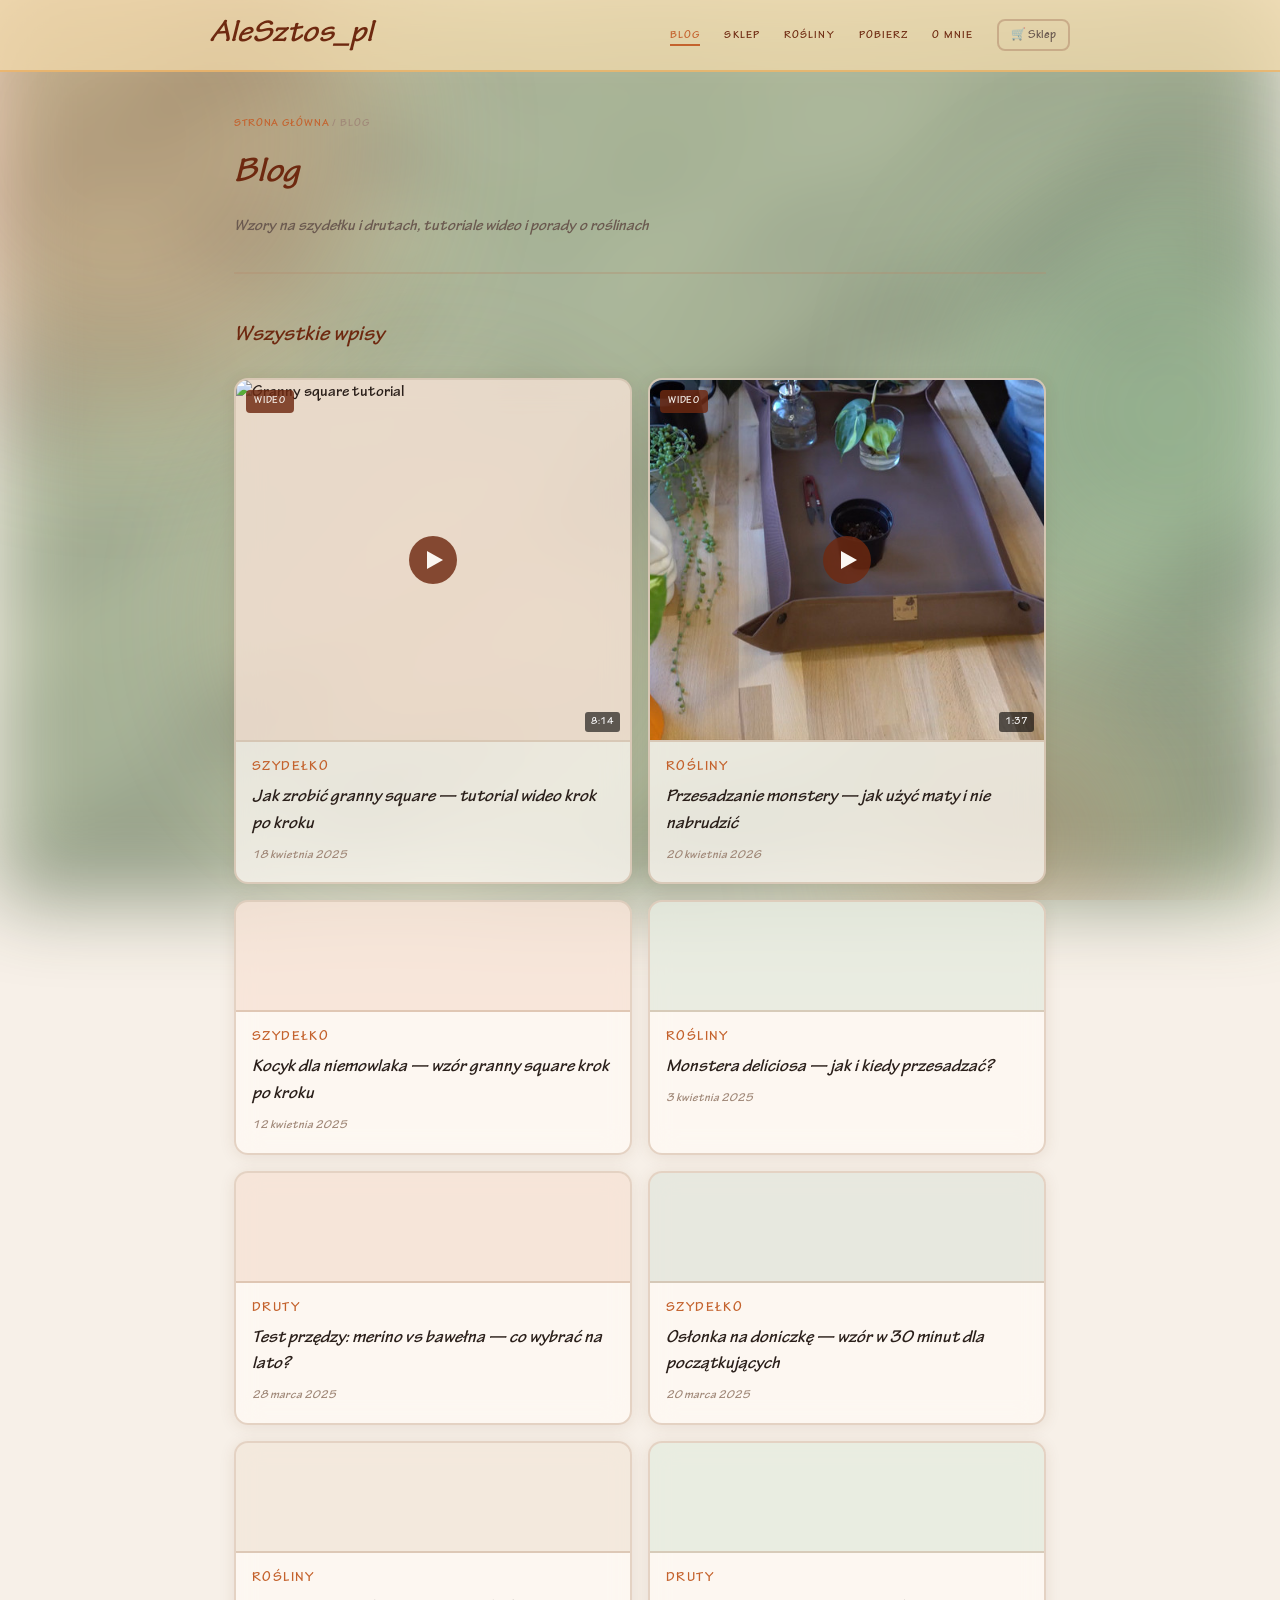
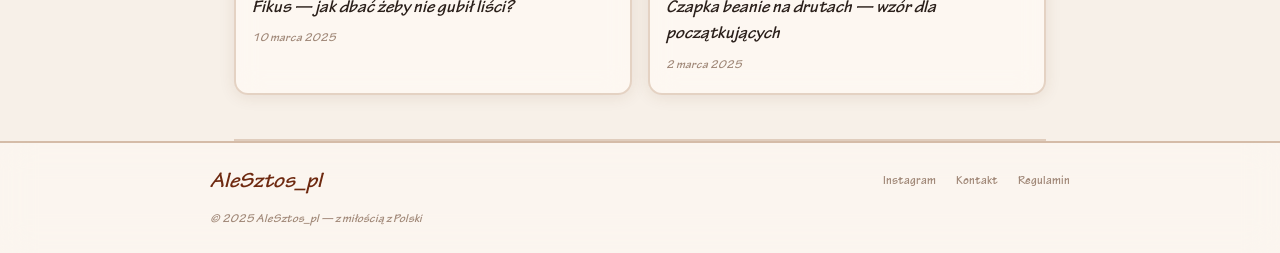
==== blog.html @ 09ebbaae "Add files via upload" ====
<!DOCTYPE html>
<html lang="pl">
<head>
<meta charset="UTF-8">
<meta name="viewport" content="width=device-width, initial-scale=1.0">
<title>Blog — AleSztos_pl</title>
<link rel="stylesheet" href="style.css">
<!--
╔══════════════════════════════════════════════════════════════════╗
║  BLOG — blog.html                                                ║
║                                                                  ║
║  TU DODAJESZ NOWE WPISY BLOGA.                                   ║
║  Nie ruszaj index.html — zajawki na stronie głównej              ║
║  aktualizuj ręcznie (skopiuj tytuł/datę/zdjęcie do index.html). ║
║                                                                  ║
║  JAK DODAĆ NOWY WPIS (artykuł):                                  ║
║  Skopiuj blok między ═══ SZABLON ARTYKUŁU ═══ i wklej           ║
║  NA POCZĄTKU siatki (przed pierwszym wpisem).                    ║
║                                                                  ║
║  JAK DODAĆ NOWY WPIS (wideo MP4):                                ║
║  Skopiuj blok między ═══ SZABLON WIDEO ═══ i wklej              ║
║  NA POCZĄTKU siatki.                                             ║
║                                                                  ║
║  SZABLONY SĄ NA DOLE TEGO PLIKU.                                 ║
╚══════════════════════════════════════════════════════════════════╝
-->
</head>
<body>

<div class="blob-wrap">
  <div class="blob blob-1"></div>
  <div class="blob blob-2"></div>
  <div class="blob blob-3"></div>
  <div class="blob blob-4"></div>
</div>

<nav>
  <div class="nav-inner">
    <a href="index.html" class="logo">AleSztos<em>_pl</em></a>
    <div class="nav-right">
      <ul class="nav-links">
        <li><a href="blog.html" class="active">Blog</a></li>
        <li><a href="sklep.html">Sklep</a></li>
        <li><a href="rosliny.html">Rośliny</a></li>
        <li><a href="index.html#pobierz">Pobierz</a></li>
        <li><a href="index.html#omnie">O mnie</a></li>
      </ul>
      <button class="cart-btn" onclick="window.location.href='sklep.html'">
        &#128722; Sklep
      </button>
    </div>
  </div>
</nav>

<div class="wrap">

  <div class="page-header">
    <div class="breadcrumb"><a href="index.html">Strona główna</a> / Blog</div>
    <h1>Blog</h1>
    <p>Wzory na szydełku i drutach, tutoriale wideo i porady o roślinach</p>
  </div>

  <section class="section">
    <div class="section-header">
      <h2 class="section-title">Wszystkie wpisy</h2>
    </div>

    <div class="blog-grid">

      <!-- ► NOWE WPISY WSTAWIAJ TUTAJ NA GÓRZE ◄ -->

      <!-- WPIS WIDEO 1 -->
      <div class="blog-entry glass-card" data-cat="Szydełko">
        <div class="blog-video">
          <div class="video-preview" onclick="playVideo(this)">
            <img src="images/video-granny-thumb.jpg" alt="Granny square tutorial" onerror="this.style.background='rgba(212,133,90,0.15)'">
            <div class="video-badge">WIDEO</div>
            <div class="play-btn"></div>
            <div class="video-duration">8:14</div>
          </div>
          <div class="video-player">
            <video controls preload="none" poster="images/video-granny-thumb.jpg">
              <source src="videos/tutorial-granny-square.mp4" type="video/mp4">
              Twoja przeglądarka nie obsługuje wideo.
            </video>
          </div>
        </div>
        <div class="blog-body">
          <div class="blog-cat">Szydełko</div>
          <div class="blog-title">Jak zrobić granny square — tutorial wideo krok po kroku</div>
          <div class="blog-date">18 kwietnia 2025</div>
        </div>
      </div>

      <!-- WPIS WIDEO 2 -->
      <div class="blog-entry glass-card" data-cat="Rośliny">
        <div class="blog-video">
          <div class="video-preview" onclick="playVideo(this)">
            <img src="images/video-przesadzanie-thumb.jpg" alt="Przesadzanie monstery" onerror="this.style.background='rgba(122,174,132,0.15)'">
            <div class="video-badge">WIDEO</div>
            <div class="play-btn"></div>
            <div class="video-duration">1:37</div>
          </div>
          <div class="video-player">
            <video controls preload="none" poster="images/video-przesadzanie-thumb.jpg">
              <source src="videos/Przesadzanie.mp4" type="video/mp4">
              Twoja przeglądarka nie obsługuje wideo.
            </video>
          </div>
        </div>
        <div class="blog-body">
          <div class="blog-cat">Rośliny</div>
          <div class="blog-title">Przesadzanie monstery — jak użyć maty i nie nabrudzić</div>
          <div class="blog-date">20 kwietnia 2026</div>
        </div>
      </div>

      <!-- WPIS ARTYKUŁ 1 -->
      <div class="blog-entry glass-card" data-cat="Szydełko">
        <div class="blog-thumb bt1">
          <img src="images/blog-kocyk-granny.jpg" alt="Kocyk granny square" onerror="this.style.display='none'">
        </div>
        <div class="blog-body">
          <div class="blog-cat">Szydełko</div>
          <div class="blog-title">Kocyk dla niemowlaka — wzór granny square krok po kroku</div>
          <div class="blog-date">12 kwietnia 2025</div>
        </div>
      </div>

      <!-- WPIS ARTYKUŁ 2 -->
      <div class="blog-entry glass-card" data-cat="Rośliny">
        <div class="blog-thumb bt2">
          <img src="images/blog-monstera.jpg" alt="Monstera deliciosa" onerror="this.style.display='none'">
        </div>
        <div class="blog-body">
          <div class="blog-cat">Rośliny</div>
          <div class="blog-title">Monstera deliciosa — jak i kiedy przesadzać?</div>
          <div class="blog-date">3 kwietnia 2025</div>
        </div>
      </div>

      <!-- WPIS ARTYKUŁ 3 -->
      <div class="blog-entry glass-card" data-cat="Druty">
        <div class="blog-thumb bt3">
          <img src="images/blog-przedza-merino.jpg" alt="Test przędzy merino" onerror="this.style.display='none'">
        </div>
        <div class="blog-body">
          <div class="blog-cat">Druty</div>
          <div class="blog-title">Test przędzy: merino vs bawełna — co wybrać na lato?</div>
          <div class="blog-date">28 marca 2025</div>
        </div>
      </div>

      <!-- WPIS ARTYKUŁ 4 -->
      <div class="blog-entry glass-card" data-cat="Szydełko">
        <div class="blog-thumb bt4">
          <img src="images/blog-oslonka.jpg" alt="Osłonka na doniczkę" onerror="this.style.display='none'">
        </div>
        <div class="blog-body">
          <div class="blog-cat">Szydełko</div>
          <div class="blog-title">Osłonka na doniczkę — wzór w 30 minut dla początkujących</div>
          <div class="blog-date">20 marca 2025</div>
        </div>
      </div>

      <!-- WPIS ARTYKUŁ 5 -->
      <div class="blog-entry glass-card" data-cat="Rośliny">
        <div class="blog-thumb bt5">
          <img src="images/blog-przyklad5.jpg" alt="Fikus" onerror="this.style.display='none'">
        </div>
        <div class="blog-body">
          <div class="blog-cat">Rośliny</div>
          <div class="blog-title">Fikus — jak dbać żeby nie gubił liści?</div>
          <div class="blog-date">10 marca 2025</div>
        </div>
      </div>

      <!-- WPIS ARTYKUŁ 6 -->
      <div class="blog-entry glass-card" data-cat="Druty">
        <div class="blog-thumb bt6">
          <img src="images/blog-przyklad6.jpg" alt="Czapka beanie" onerror="this.style.display='none'">
        </div>
        <div class="blog-body">
          <div class="blog-cat">Druty</div>
          <div class="blog-title">Czapka beanie na drutach — wzór dla początkujących</div>
          <div class="blog-date">2 marca 2025</div>
        </div>
      </div>

    </div>
  </section>

</div>

<footer>
  <div class="footer-inner">
    <div class="footer-logo">AleSztos_pl</div>
    <div class="footer-links">
      <a href="https://www.instagram.com/alesztos_pl/" target="_blank" rel="noopener">Instagram</a>
      <a href="mailto:twoj-email@gmail.com">Kontakt</a>
      <a href="regulamin.html">Regulamin</a>
    </div>
    <div class="footer-copy">© 2025 AleSztos_pl — z miłością z Polski</div>
  </div>
</footer>

<!--
╔══════════════════════════════════════════════════════════════════╗
║  ═══ SZABLON ARTYKUŁU ═══                                        ║
║  Skopiuj i wklej NA POCZĄTKU siatki blog-grid                    ║
╚══════════════════════════════════════════════════════════════════╝

<div class="blog-entry glass-card" data-cat="Szydełko">
  <div class="blog-thumb bt1">
    <img src="images/TWOJE-ZDJECIE.jpg" alt="opis" onerror="this.style.display='none'">
  </div>
  <div class="blog-body">
    <div class="blog-cat">Szydełko</div>
    <div class="blog-title">Tytuł wpisu</div>
    <div class="blog-date">1 stycznia 2026</div>
  </div>
</div>

Klasy kolorów miniatur: bt1 (pomarańcz), bt2 (zieleń),
bt3 (terakota), bt4 (ciemna zieleń), bt5 (brąz), bt6 (mięta)
Kategorie: Szydełko / Druty / Rośliny

╔══════════════════════════════════════════════════════════════════╗
║  ═══ SZABLON WIDEO ═══                                           ║
║  Skopiuj i wklej NA POCZĄTKU siatki blog-grid                    ║
╚══════════════════════════════════════════════════════════════════╝

<div class="blog-entry glass-card" data-cat="Szydełko">
  <div class="blog-video">
    <div class="video-preview" onclick="playVideo(this)">
      <img src="images/MINIATURA.jpg" alt="opis" onerror="this.style.background='rgba(212,133,90,0.15)'">
      <div class="video-badge">WIDEO</div>
      <div class="play-btn"></div>
      <div class="video-duration">5:32</div>
    </div>
    <div class="video-player">
      <video controls preload="none" poster="images/MINIATURA.jpg">
        <source src="videos/TWOJ-FILM.mp4" type="video/mp4">
        Twoja przeglądarka nie obsługuje wideo.
      </video>
    </div>
  </div>
  <div class="blog-body">
    <div class="blog-cat">Szydełko</div>
    <div class="blog-title">Tytuł filmu</div>
    <div class="blog-date">1 stycznia 2026</div>
  </div>
</div>
-->

<script>
function playVideo(previewEl) {
  var card = previewEl.closest('.blog-video');
  var player = card.querySelector('.video-player');
  var video = player.querySelector('video');
  previewEl.style.display = 'none';
  player.classList.add('active');
  video.play();
}
</script>
</body>
</html>
---- style.css ----
/* ================================================================
   === CZCIONKI — ZMIEŃ TUTAJ ===
   ================================================================ */
@font-face {
  font-family: 'CzcionkaNaglowkow';
  src: url('fonts/TektonPro-Bold.otf') format('opentype');
  font-weight: 400; font-style: normal;
}
@font-face {
  font-family: 'CzcionkaNaglowkow';
  src: url('fonts/TektonPro-Bold.otf') format('opentype');
  font-weight: 700; font-style: normal;
}
@font-face {
  font-family: 'CzcionkaTresci';
  src: url('fonts/TektonPro-Bold.otf') format('opentype');
  font-weight: 300; font-style: normal;
}
@font-face {
  font-family: 'CzcionkaTresci';
  src: url('fonts/TektonPro-Bold.otf') format('opentype');
  font-weight: 400; font-style: normal;
}
@font-face {
  font-family: 'CzcionkaTresci';
  src: url('fonts/TektonPro-Bold.otf') format('opentype');
  font-weight: 700; font-style: normal;
}

/* ================================================================
   === ZMIENNE CZCIONEK I KOLORÓW ===
   ================================================================ */
:root {
  --font-headings: 'CzcionkaNaglowkow', Georgia, serif;
  --font-body:     'CzcionkaTresci', Arial, sans-serif;
  --bg:       #F7F0E8;
  --bg2:      #F0E6D8;
  --bg3:      #E8D9C8;
  --terra:    #C4622D;
  --terra-dk: #6E2910;
  --green:    #4A7C59;
  --green-lt: #C8E0CC;
  --green-dk: #1E4030;
  --text:     #2A1F1A;
  --text2:    #6B5A50;
  --text3:    #A08878;
  --border:   rgba(180,140,110,0.35);
  --border2:  rgba(180,140,110,0.55);
  --glass:    rgba(255,250,244,0.55);
  --glass2:   rgba(255,250,244,0.75);
  --cream:    #FBF7F2;
  --shadow:   rgba(100,60,30,0.10);
}

*, *::before, *::after { box-sizing: border-box; margin: 0; padding: 0; }
html { scroll-behavior: smooth; }

body {
  font-family: var(--font-body);
  background: var(--bg);
  color: var(--text);
  font-weight: 300;
  line-height: 1.65;
  min-height: 100vh;
}

body::before {
  content: '';
  position: fixed; inset: 0;
  background-image: url('images/woelna-bg.jpg');
  background-size: cover;
  background-position: center;
  background-attachment: fixed;
  filter: blur(40px) brightness(0.7);
  pointer-events: none;
  z-index: 0;
  opacity: 0.5;
}

.blob-wrap { position: fixed; inset: 0; pointer-events: none; z-index: 0; overflow: hidden; }
.blob { position: absolute; border-radius: 50%; filter: blur(80px); opacity: 0.35; }
.blob-1 { width: 520px; height: 520px; background: #D4855A; top: -120px; left: -140px; }
.blob-2 { width: 420px; height: 420px; background: #7AAE84; top: 200px; right: -100px; }
.blob-3 { width: 360px; height: 360px; background: #E8C8A0; bottom: 100px; left: 20%; }
.blob-4 { width: 280px; height: 280px; background: #C4956A; bottom: -80px; right: 10%; }

.wrap { position: relative; z-index: 1; max-width: 860px; margin: 0 auto; padding: 0 24px; }

/* NAV */
nav {
  position: sticky; top: 0; z-index: 200;
  background: rgba(242,218,171,0.75);
  backdrop-filter: blur(20px); -webkit-backdrop-filter: blur(20px);
  border-bottom: 2px solid rgba(235,131,12,0.35);
  padding: 0 32px;
}
.nav-inner {
  max-width: 860px; margin: 0 auto; height: 70px;
  display: flex; align-items: center; justify-content: space-between;
}
.logo {
  font-family: var(--font-headings);
  font-size: 32px; font-weight: 700; font-style: italic;
  color: var(--terra-dk); text-decoration: none;
}
.logo em { color: var(--terra-dk); font-style: italic; }
.nav-right { display: flex; align-items: center; gap: 24px; }
.nav-links { display: flex; gap: 24px; list-style: none; }
.nav-links a {
  font-size: 11px; color: var(--terra-dk); text-decoration: none;
  font-weight: 400; letter-spacing: 0.1em; text-transform: uppercase;
  transition: color 0.2s;
}
.nav-links a:hover { color: var(--terra); }
.nav-links a.active { color: var(--terra); border-bottom: 2px solid var(--terra); padding-bottom: 2px; }

/* KOSZYK */
.cart-btn {
  background: none; border: 2px solid var(--border2);
  border-radius: 8px; padding: 6px 12px; cursor: pointer;
  display: flex; align-items: center; gap: 6px;
  font-family: var(--font-body); font-size: 12px;
  color: var(--text2); transition: border-color 0.2s, color 0.2s;
}
.cart-btn:hover { border-color: var(--terra); color: var(--terra); }
.cart-count {
  background: var(--terra); color: var(--cream);
  border-radius: 50%; width: 18px; height: 18px;
  font-size: 10px; font-weight: 700;
  display: none; align-items: center; justify-content: center;
}
.cart-count.visible { display: flex; }

.cart-panel {
  display: none;
  background: var(--glass2);
  backdrop-filter: blur(20px); -webkit-backdrop-filter: blur(20px);
  border: 2px solid var(--border2); border-radius: 16px;
  padding: 24px 28px; margin: 0 auto 24px;
  max-width: 860px; position: relative; z-index: 10;
}
.cart-panel.open { display: block; }
.cart-panel h2 {
  font-family: var(--font-headings); font-size: 20px; font-style: italic;
  color: var(--terra-dk); margin-bottom: 16px;
}
.cart-item {
  display: flex; align-items: center; justify-content: space-between;
  padding: 10px 0; border-bottom: 1px solid var(--border);
  font-family: var(--font-headings); font-size: 14px; font-style: italic;
}
.cart-item-name { color: var(--text); flex: 1; }
.cart-item-price { color: var(--terra-dk); font-weight: 700; margin: 0 16px; }
.cart-item-remove {
  background: none; border: none; cursor: pointer;
  color: var(--text3); font-size: 16px; padding: 0 4px; transition: color 0.2s;
}
.cart-item-remove:hover { color: var(--terra); }
.cart-total {
  display: flex; justify-content: space-between; align-items: center;
  margin-top: 16px; padding-top: 12px;
}
.cart-total-label { font-family: var(--font-headings); font-size: 16px; font-style: italic; color: var(--text2); }
.cart-total-sum { font-family: var(--font-headings); font-size: 22px; font-weight: 700; color: var(--terra-dk); }
.cart-empty { font-family: var(--font-headings); font-style: italic; color: var(--text3); font-size: 14px; padding: 8px 0; }
.cart-actions { display: flex; gap: 10px; margin-top: 16px; flex-wrap: wrap; }
.btn-order {
  background: var(--terra-dk); color: var(--cream); border: none;
  padding: 11px 22px; font-family: var(--font-body); font-size: 12px;
  font-weight: 700; letter-spacing: 0.1em; text-transform: uppercase;
  border-radius: 6px; cursor: pointer; transition: background 0.2s;
  box-shadow: 0 4px 16px rgba(110,41,16,0.22);
}
.btn-order:hover { background: var(--terra); }
.btn-clear {
  background: transparent; color: var(--text3);
  border: 2px solid var(--border2); padding: 11px 18px;
  font-family: var(--font-body); font-size: 12px;
  letter-spacing: 0.08em; text-transform: uppercase;
  border-radius: 6px; cursor: pointer; transition: border-color 0.2s, color 0.2s;
}
.btn-clear:hover { border-color: var(--terra); color: var(--terra); }
.order-success {
  display: none; background: var(--green-lt);
  border: 2px solid rgba(74,124,89,0.4); border-radius: 12px;
  padding: 16px 20px; margin-top: 12px;
  font-family: var(--font-headings); font-style: italic;
  color: var(--green-dk); font-size: 14px; line-height: 1.6;
}
.order-success.show { display: block; }

/* SEKCJE */
.section { padding: 44px 0; border-bottom: 2px solid var(--border); }
.section-header {
  display: flex; align-items: baseline; justify-content: space-between;
  margin-bottom: 24px;
}
.section-title {
  font-family: var(--font-headings); font-size: 22px;
  font-style: italic; color: var(--terra-dk);
}
.section-more {
  font-size: 11px; color: var(--terra); font-weight: 700;
  text-transform: uppercase; letter-spacing: 0.08em;
  cursor: pointer; text-decoration: none; transition: color 0.2s;
}
.section-more:hover { color: var(--terra-dk); }
.section-note {
  font-family: var(--font-headings); font-style: italic;
  font-size: 13px; color: var(--green-dk);
}

/* KARTY */
.glass-card {
  background: var(--glass2);
  backdrop-filter: blur(14px); -webkit-backdrop-filter: blur(14px);
  border: 2px solid var(--border); border-radius: 14px; overflow: hidden;
  transition: border-color 0.22s, transform 0.22s, box-shadow 0.22s;
  cursor: pointer; box-shadow: 0 2px 16px var(--shadow);
}
.glass-card:hover {
  border-color: var(--border2); transform: translateY(-3px);
  box-shadow: 0 8px 32px var(--shadow);
}

/* BLOG */
.blog-grid { display: grid; grid-template-columns: 1fr 1fr; gap: 16px; }
.blog-thumb {
  height: 110px; overflow: hidden; border-bottom: 2px solid var(--border);
  display: flex; align-items: center; justify-content: center;
}
.blog-thumb img { width: 100%; height: 100%; object-fit: cover; }
.bt1 { background: rgba(212,133,90,0.15); }
.bt2 { background: rgba(122,174,132,0.15); }
.bt3 { background: rgba(196,98,45,0.12); }
.bt4 { background: rgba(74,124,89,0.12); }
.bt5 { background: rgba(180,130,90,0.13); }
.bt6 { background: rgba(100,160,120,0.13); }
.blog-body { padding: 14px 16px 16px; }
.blog-cat {
  font-size: 14px; color: var(--terra); font-family: var(--font-body);
  font-weight: 700; text-transform: uppercase; letter-spacing: 0.1em; margin-bottom: 6px;
}
.blog-title {
  font-family: var(--font-headings); font-size: 18px; font-style: italic;
  color: var(--text); line-height: 1.48; margin-bottom: 8px;
}
.blog-date {
  font-family: var(--font-headings); font-size: 12px; font-style: italic; color: var(--text3);
}

/* SKLEP */
.shop-grid { display: grid; grid-template-columns: repeat(3, 1fr); gap: 16px; }
.shop-thumb {
  height: 220px; overflow: hidden; border-bottom: 2px solid var(--border);
  display: flex; align-items: center; justify-content: center;
}
.shop-thumb img { width: 100%; height: 100%; object-fit: contain; }
.st1 { background: rgba(212,133,90,0.13); }
.st2 { background: rgba(122,174,132,0.13); }
.st3 { background: rgba(196,149,106,0.13); }
.st4 { background: rgba(180,120,80,0.13); }
.shop-body { padding: 12px 14px 14px; }
.shop-name {
  font-family: var(--font-headings); font-size: 18px; font-style: italic;
  color: var(--text); line-height: 1.4; margin-bottom: 6px;
}
.shop-badge {
  display: inline-block; font-size: 10px;
  background: rgba(200,224,204,0.7); color: var(--green-dk);
  padding: 2px 9px; border-radius: 20px; font-family: var(--font-body);
  font-weight: 700; margin-bottom: 7px; border: 1px solid rgba(74,124,89,0.25);
}
.shop-badge.last { background: rgba(250,206,122,0.5); color: #633806; border-color: rgba(186,117,23,0.3); }
.shop-badge.out { background: rgba(240,149,123,0.4); color: #712B13; border-color: rgba(196,98,45,0.3); }
.shop-price { font-family: var(--font-headings); font-size: 20px; font-weight: 700; color: var(--terra-dk); margin-bottom: 10px; }
.btn-kup {
  width: 100%; background: var(--terra); color: var(--cream); border: none;
  padding: 9px; font-family: var(--font-body); font-size: 11px; font-weight: 700;
  letter-spacing: 0.08em; text-transform: uppercase; border-radius: 7px; cursor: pointer;
  transition: background 0.2s, box-shadow 0.2s;
  box-shadow: 0 3px 12px rgba(110,41,16,0.18);
}
.btn-kup:hover { background: var(--terra-dk); box-shadow: 0 5px 18px rgba(110,41,16,0.28); }
.btn-kup:disabled { background: var(--text3); cursor: not-allowed; box-shadow: none; }
.added-flash {
  text-align: center; font-family: var(--font-headings); font-style: italic;
  font-size: 12px; color: var(--green-dk); margin-top: 6px; height: 16px; transition: opacity 0.3s;
}

/* WIDEO */
.blog-video { position: relative; overflow: hidden; border-bottom: 2px solid var(--border); }
.blog-video .video-preview { position: relative; height: 360px; overflow: hidden; cursor: pointer; }
.blog-video .video-preview img { width: 100%; height: 100%; object-fit: cover; display: block; transition: transform 0.3s; }
.blog-video .video-preview:hover img { transform: scale(1.03); }
.play-btn {
  position: absolute; top: 50%; left: 50%; transform: translate(-50%, -50%);
  width: 48px; height: 48px; border-radius: 50%;
  background: rgba(110,41,16,0.82); display: flex; align-items: center;
  justify-content: center; pointer-events: none; transition: background 0.2s;
}
.play-btn::after {
  content: ''; display: block; border-style: solid;
  border-color: transparent transparent transparent #FBF7F2;
  border-width: 9px 0 9px 16px; margin-left: 3px;
}
.blog-video .video-preview:hover .play-btn { background: var(--terra); }
.video-badge {
  position: absolute; top: 10px; left: 10px;
  background: rgba(110,41,16,0.82); color: #FBF7F2;
  font-family: var(--font-body); font-size: 10px; font-weight: 700;
  letter-spacing: 0.08em; text-transform: uppercase;
  padding: 3px 8px; border-radius: 4px;
}
.video-player { display: none; }
.video-player.active { display: block; background: #000; }
.video-player video { width: 100%; max-height: 360px; display: block; }
.video-duration {
  position: absolute; bottom: 8px; right: 10px;
  background: rgba(0,0,0,0.6); color: #fff;
  font-family: var(--font-body); font-size: 10px;
  padding: 2px 6px; border-radius: 3px;
}

/* PLIKI DO POBRANIA */
.dl-grid { display: flex; flex-direction: column; gap: 12px; }
.dl-card { display: flex; align-items: center; gap: 18px; padding: 16px 20px; border-radius: 14px; cursor: default; }
.dl-card:hover { transform: translateY(-2px); }
.dl-icon {
  width: 52px; height: 52px; border-radius: 10px; flex-shrink: 0;
  display: flex; align-items: center; justify-content: center;
  font-family: var(--font-body); font-size: 11px; font-weight: 700; letter-spacing: 0.05em;
}
.dl-pdf { background: rgba(196,98,45,0.15); color: var(--terra-dk); border: 2px solid rgba(196,98,45,0.3); }
.dl-img { background: rgba(74,124,89,0.15); color: var(--green-dk); border: 2px solid rgba(74,124,89,0.3); }
.dl-zip { background: rgba(186,117,23,0.15); color: #633806; border: 2px solid rgba(186,117,23,0.3); }
.dl-doc { background: rgba(55,138,221,0.12); color: #0C447C; border: 2px solid rgba(55,138,221,0.25); }
.dl-info { flex: 1; min-width: 0; }
.dl-title { font-family: var(--font-headings); font-size: 15px; font-style: italic; color: var(--text); margin-bottom: 4px; line-height: 1.35; }
.dl-desc { font-family: var(--font-headings); font-size: 13px; font-style: italic; color: var(--text2); line-height: 1.5; margin-bottom: 5px; }
.dl-meta { font-family: var(--font-body); font-size: 11px; color: var(--text3); font-weight: 400; letter-spacing: 0.04em; }
.btn-dl {
  background: var(--green-dk); color: #EEF5EE; border: none;
  padding: 9px 18px; flex-shrink: 0; font-family: var(--font-body);
  font-size: 11px; font-weight: 700; letter-spacing: 0.08em; text-transform: uppercase;
  border-radius: 7px; cursor: pointer; text-decoration: none; display: inline-block;
  transition: background 0.2s, box-shadow 0.2s;
  box-shadow: 0 3px 12px rgba(30,64,48,0.2);
}
.btn-dl:hover { background: var(--green); box-shadow: 0 5px 18px rgba(30,64,48,0.28); }

/* O MNIE */
.about-box {
  background: var(--glass2); backdrop-filter: blur(16px); -webkit-backdrop-filter: blur(16px);
  border: 2px solid var(--border2); border-radius: 16px;
  padding: 28px 32px; display: flex; gap: 22px; align-items: center;
  box-shadow: 0 4px 24px var(--shadow); margin: 44px 0;
}
.about-avatar {
  width: 200px; height: 200px; border-radius: 50%;
  background: rgba(232,217,200,0.7); border: 2.5px solid var(--border2);
  overflow: hidden; flex-shrink: 0;
}
.about-avatar img { width: 100%; height: 100%; object-fit: cover; border-radius: 50%; }
.about-text h3 {
  font-family: var(--font-headings); font-size: 17px; font-style: italic;
  color: var(--terra-dk); margin-bottom: 7px;
}
.about-text p {
  font-family: var(--font-headings); font-size: 14px; font-style: italic;
  color: var(--text2); line-height: 1.72;
}

/* HERO */
.hero { padding: 72px 0 64px; }
.hero-inner { display: flex; gap: 48px; align-items: center; }
.hero-text { flex: 1; }
.hero-tag { font-family: var(--font-headings); font-size: 20px; font-style: italic; color: var(--terra); letter-spacing: 0.04em; margin-bottom: 20px; }
.hero-title { font-family: var(--font-headings); font-size: 46px; font-style: italic; line-height: 1.18; color: var(--terra-dk); margin-bottom: 18px; }
.hero-sub { font-family: var(--font-headings); font-size: 18px; font-style: italic; color: #000; line-height: 1.75; max-width: 540px; margin-bottom: 28px; }
.hero-btns { display: flex; gap: 12px; flex-wrap: wrap; }
.btn-main {
  background: var(--terra-dk); color: var(--cream); border: none;
  padding: 13px 26px; font-family: var(--font-body); font-size: 12px;
  font-weight: 700; letter-spacing: 0.1em; text-transform: uppercase;
  border-radius: 6px; cursor: pointer;
  transition: background 0.22s, transform 0.12s, box-shadow 0.22s;
  box-shadow: 0 4px 18px rgba(110,41,16,0.22);
}
.btn-main:hover { background: var(--terra); box-shadow: 0 6px 24px rgba(110,41,16,0.30); }
.btn-main:active { transform: scale(0.97); }
.btn-sec {
  background: var(--green-dk); color: #EEF5EE; border: none;
  padding: 13px 26px; font-family: var(--font-body); font-size: 12px;
  font-weight: 700; letter-spacing: 0.1em; text-transform: uppercase;
  border-radius: 6px; cursor: pointer;
  transition: background 0.22s, transform 0.12s, box-shadow 0.22s;
  box-shadow: 0 4px 18px rgba(30,64,48,0.22);
}
.btn-sec:hover { background: var(--green); box-shadow: 0 6px 24px rgba(30,64,48,0.30); }
.btn-sec:active { transform: scale(0.97); }
.hero-medallion {
  width: 280px; height: 280px; border-radius: 50%;
  background: var(--glass); backdrop-filter: blur(12px); -webkit-backdrop-filter: blur(12px);
  border: 2.5px solid var(--border2);
  display: flex; align-items: center; justify-content: center;
  overflow: hidden; flex-shrink: 0; box-shadow: 0 8px 40px var(--shadow);
}
.hero-medallion img { width: 100%; height: 100%; object-fit: cover; }

/* NAGŁÓWEK PODSTRONY */
.page-header {
  padding: 44px 0 32px;
  border-bottom: 2px solid var(--border);
  margin-bottom: 0;
}
.page-header h1 {
  font-family: var(--font-headings); font-size: 36px; font-style: italic;
  color: var(--terra-dk); margin-bottom: 8px;
}
.page-header p {
  font-family: var(--font-headings); font-size: 16px; font-style: italic;
  color: var(--text2);
}
.breadcrumb {
  font-family: var(--font-body); font-size: 11px; color: var(--text3);
  text-transform: uppercase; letter-spacing: 0.08em; margin-bottom: 12px;
}
.breadcrumb a { color: var(--terra); text-decoration: none; }
.breadcrumb a:hover { color: var(--terra-dk); }

/* FOOTER */
footer {
  background: var(--glass); backdrop-filter: blur(16px); -webkit-backdrop-filter: blur(16px);
  border-top: 2px solid var(--border2); padding: 22px 32px;
}
.footer-inner {
  max-width: 860px; margin: 0 auto;
  display: flex; justify-content: space-between; align-items: center;
  flex-wrap: wrap; gap: 10px;
}
.footer-logo { font-family: var(--font-headings); font-size: 22px; font-style: italic; font-weight: 700; color: var(--terra-dk); }
.footer-links { display: flex; gap: 20px; }
.footer-links a { font-size: 12px; color: var(--text3); text-decoration: none; transition: color 0.2s; }
.footer-links a:hover { color: var(--terra); }
.footer-copy { width: 100%; font-family: var(--font-headings); font-size: 12px; font-style: italic; color: var(--text3); }

/* RESPONSIVE */
@media (max-width: 640px) {
  nav { padding: 0 16px; }
  .nav-links { gap: 12px; }
  .wrap { padding: 0 16px; }
  .hero-inner { flex-direction: column-reverse; gap: 28px; }
  .hero-medallion { width: 160px; height: 160px; }
  .hero-title { font-size: 30px; }
  .blog-grid { grid-template-columns: 1fr; }
  .shop-grid { grid-template-columns: 1fr 1fr; }
  .about-box { flex-direction: column; text-align: center; padding: 22px 16px; }
  footer { padding: 16px; }
  .cart-panel { margin: 0 16px 16px; padding: 18px; }
  .dl-card { flex-wrap: wrap; }
  .btn-dl { width: 100%; text-align: center; }
}
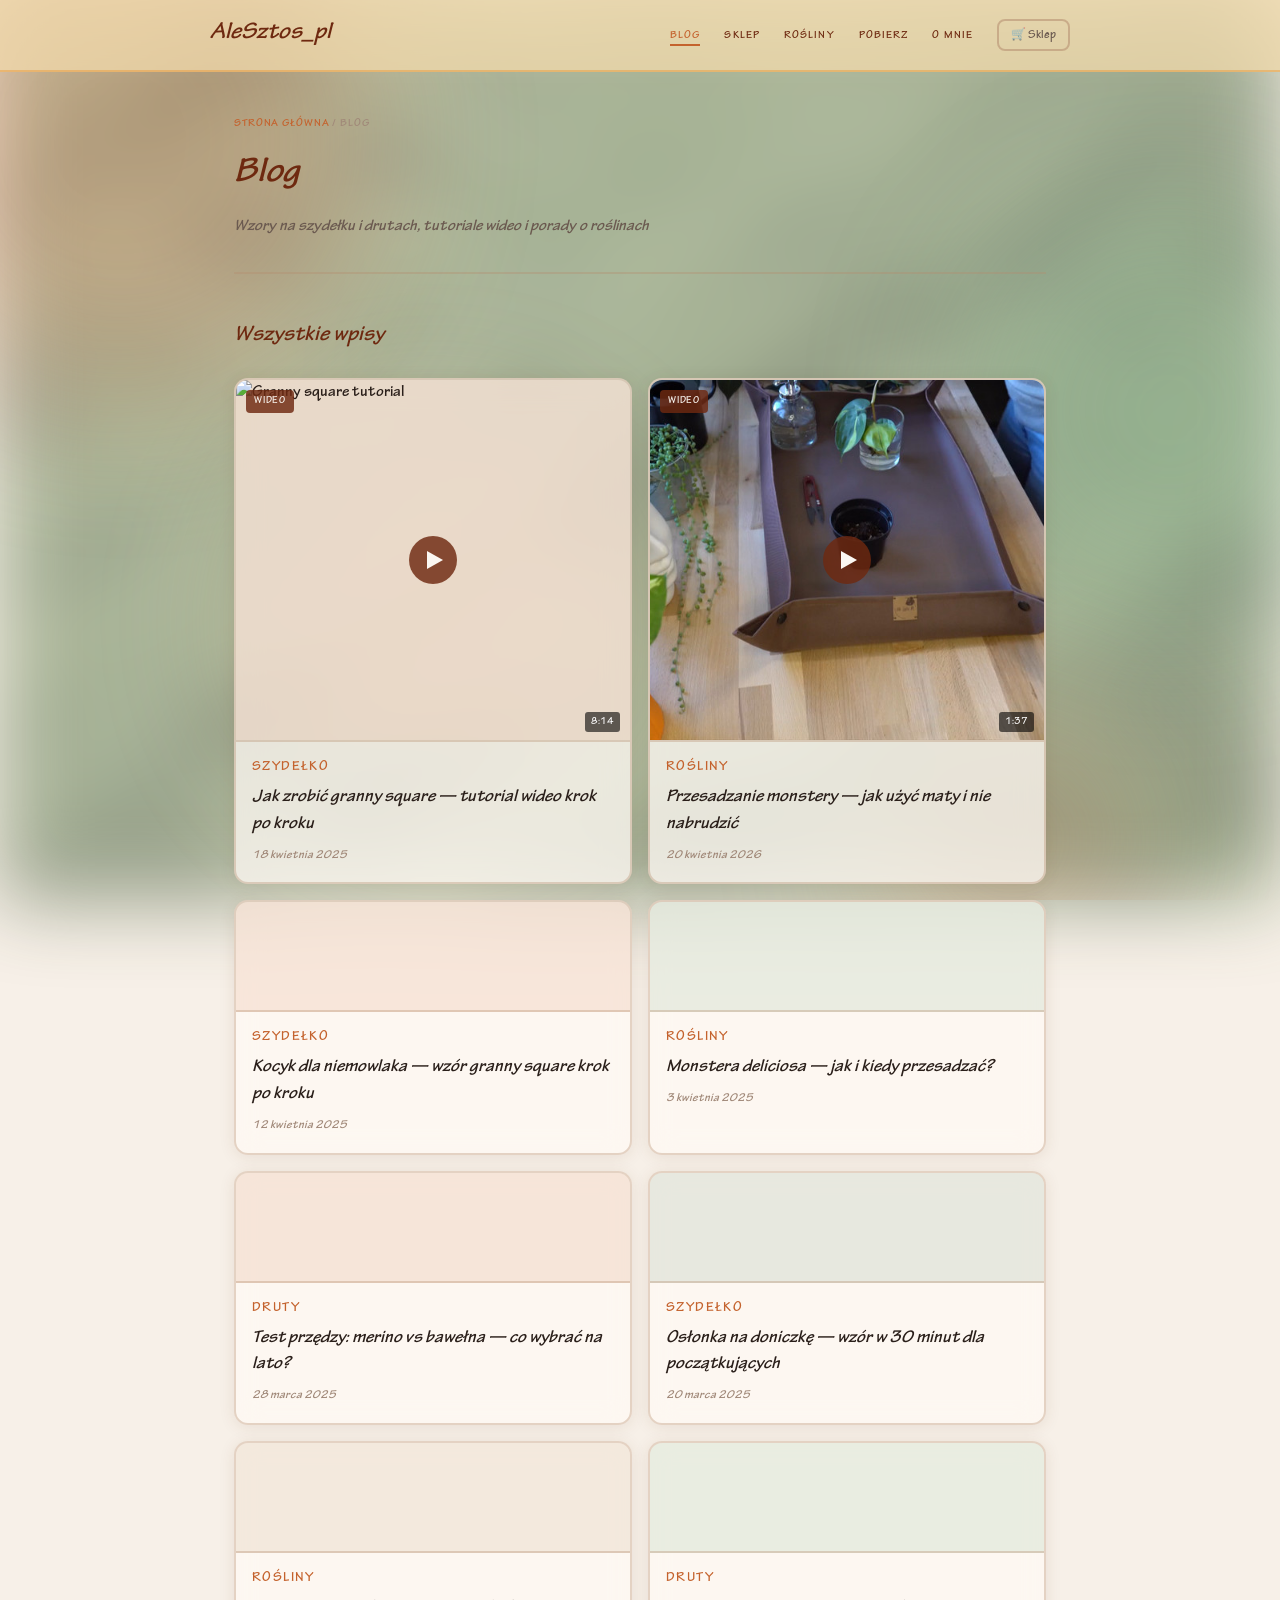
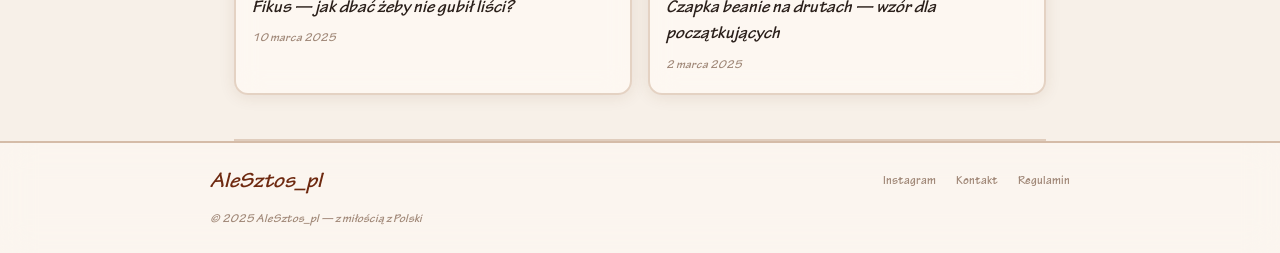
==== commit e5c552e4: "Add files via upload" ====
--- a/blog.html
+++ b/blog.html
@@ -79,7 +79,7 @@
             <div class="video-duration">8:14</div>
           </div>
           <div class="video-player">
-            <video controls preload="none" poster="images/video-granny-thumb.jpg">
+            <video controls preload="metadata" poster="images/video-granny-thumb.jpg">
               <source src="videos/tutorial-granny-square.mp4" type="video/mp4">
               Twoja przeglądarka nie obsługuje wideo.
             </video>
@@ -102,7 +102,7 @@
             <div class="video-duration">1:37</div>
           </div>
           <div class="video-player">
-            <video controls preload="none" poster="images/video-przesadzanie-thumb.jpg">
+            <video controls preload="metadata" poster="images/video-przesadzanie-thumb.jpg">
               <source src="videos/Przesadzanie.mp4" type="video/mp4">
               Twoja przeglądarka nie obsługuje wideo.
             </video>
@@ -260,6 +260,7 @@
   var video = player.querySelector('video');
   previewEl.style.display = 'none';
   player.classList.add('active');
+  video.removeAttribute('poster');
   video.play();
 }
 </script>
--- a/style.css
+++ b/style.css
@@ -100,7 +100,7 @@
 }
 .logo {
   font-family: var(--font-headings);
-  font-size: 32px; font-weight: 700; font-style: italic;
+  font-size: 24px; font-weight: 700; font-style: italic;
   color: var(--terra-dk); text-decoration: none;
 }
 .logo em { color: var(--terra-dk); font-style: italic; }
@@ -289,7 +289,7 @@
 }
 
 /* WIDEO */
-.blog-video { position: relative; overflow: hidden; border-bottom: 2px solid var(--border); }
+.blog-video { position: relative; min-height: 360px; overflow: hidden; border-bottom: 2px solid var(--border); }
 .blog-video .video-preview { position: relative; height: 360px; overflow: hidden; cursor: pointer; }
 .blog-video .video-preview img { width: 100%; height: 100%; object-fit: cover; display: block; transition: transform 0.3s; }
 .blog-video .video-preview:hover img { transform: scale(1.03); }
@@ -312,9 +312,9 @@
   letter-spacing: 0.08em; text-transform: uppercase;
   padding: 3px 8px; border-radius: 4px;
 }
-.video-player { display: none; }
-.video-player.active { display: block; background: #000; }
-.video-player video { width: 100%; max-height: 360px; display: block; }
+.video-player { display: none; position: absolute; top: 0; left: 0; right: 0; bottom: 0; width: 100%; height: 100%; }
+.video-player.active { display: block; background: #000; z-index: 10; }
+.video-player video { width: 100%; height: 100%; display: block; object-fit: contain; }
 .video-duration {
   position: absolute; bottom: 8px; right: 10px;
   background: rgba(0,0,0,0.6); color: #fff;
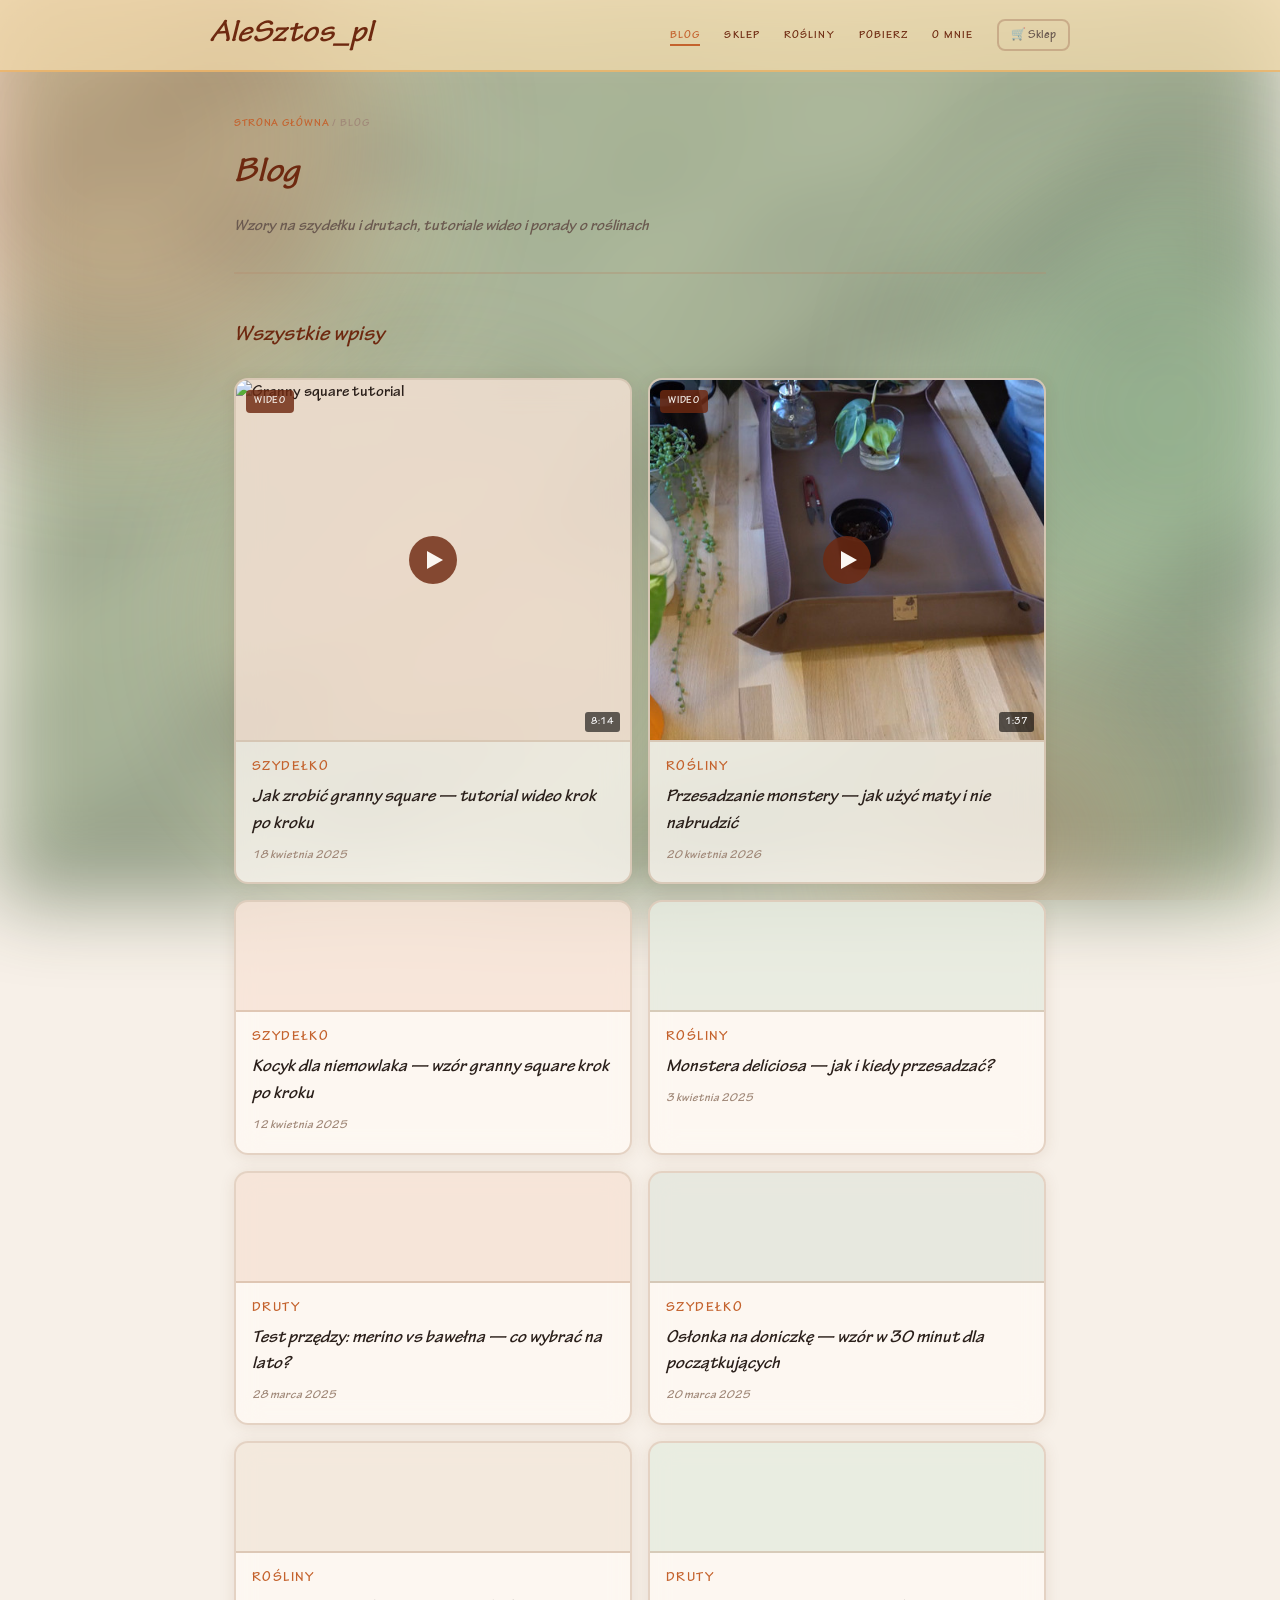
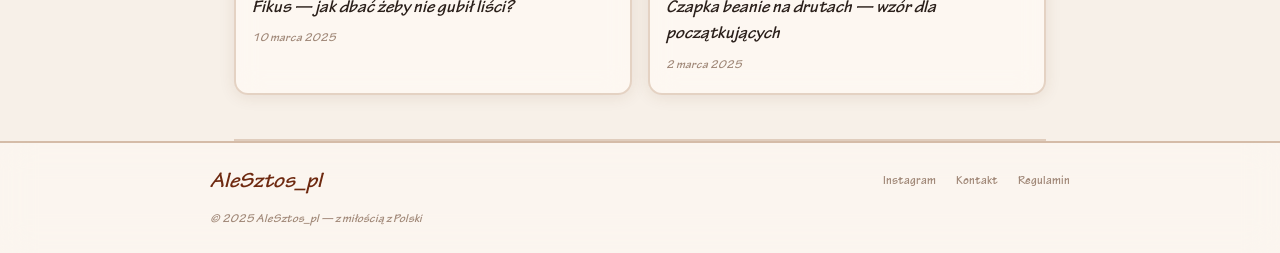
==== commit 73779f60: "Add files via upload" ====
--- a/blog.html
+++ b/blog.html
@@ -1,11 +1,12 @@
 <!DOCTYPE html>
 <html lang="pl">
+
 <head>
-<meta charset="UTF-8">
-<meta name="viewport" content="width=device-width, initial-scale=1.0">
-<title>Blog — AleSztos_pl</title>
-<link rel="stylesheet" href="style.css">
-<!--
+  <meta charset="UTF-8">
+  <meta name="viewport" content="width=device-width, initial-scale=1.0">
+  <title>Blog — AleSztos_pl</title>
+  <link rel="stylesheet" href="style.css">
+  <!--
 ╔══════════════════════════════════════════════════════════════════╗
 ║  BLOG — blog.html                                                ║
 ║                                                                  ║
@@ -25,186 +26,204 @@
 ╚══════════════════════════════════════════════════════════════════╝
 -->
 </head>
+
 <body>
 
-<div class="blob-wrap">
-  <div class="blob blob-1"></div>
-  <div class="blob blob-2"></div>
-  <div class="blob blob-3"></div>
-  <div class="blob blob-4"></div>
-</div>
-
-<nav>
-  <div class="nav-inner">
-    <a href="index.html" class="logo">AleSztos<em>_pl</em></a>
-    <div class="nav-right">
-      <ul class="nav-links">
-        <li><a href="blog.html" class="active">Blog</a></li>
-        <li><a href="sklep.html">Sklep</a></li>
-        <li><a href="rosliny.html">Rośliny</a></li>
-        <li><a href="index.html#pobierz">Pobierz</a></li>
-        <li><a href="index.html#omnie">O mnie</a></li>
-      </ul>
-      <button class="cart-btn" onclick="window.location.href='sklep.html'">
-        &#128722; Sklep
+  <div class="blob-wrap">
+    <div class="blob blob-1"></div>
+    <div class="blob blob-2"></div>
+    <div class="blob blob-3"></div>
+    <div class="blob blob-4"></div>
+  </div>
+
+  <nav>
+    <div class="nav-inner">
+      <a href="index.html" class="logo">AleSztos<em>_pl</em></a>
+      <div class="nav-right">
+        <ul class="nav-links">
+          <li><a href="blog.html" class="active">Blog</a></li>
+          <li><a href="sklep.html">Sklep</a></li>
+          <li><a href="rosliny.html">Rośliny</a></li>
+          <li><a href="index.html#pobierz">Pobierz</a></li>
+          <li><a href="index.html#omnie">O mnie</a></li>
+        </ul>
+        <button class="cart-btn" onclick="window.location.href='sklep.html'">
+          &#128722; Sklep
+        </button>
+      <!-- Hamburger — widoczny tylko na telefonie -->
+      <button class="hamburger" id="hamburger" onclick="toggleMenu()" aria-label="Menu">
+        <span></span><span></span><span></span>
       </button>
     </div>
-  </div>
-</nav>
-
-<div class="wrap">
-
-  <div class="page-header">
-    <div class="breadcrumb"><a href="index.html">Strona główna</a> / Blog</div>
-    <h1>Blog</h1>
-    <p>Wzory na szydełku i drutach, tutoriale wideo i porady o roślinach</p>
-  </div>
-
-  <section class="section">
-    <div class="section-header">
-      <h2 class="section-title">Wszystkie wpisy</h2>
-    </div>
-
-    <div class="blog-grid">
-
-      <!-- ► NOWE WPISY WSTAWIAJ TUTAJ NA GÓRZE ◄ -->
-
-      <!-- WPIS WIDEO 1 -->
-      <div class="blog-entry glass-card" data-cat="Szydełko">
-        <div class="blog-video">
-          <div class="video-preview" onclick="playVideo(this)">
-            <img src="images/video-granny-thumb.jpg" alt="Granny square tutorial" onerror="this.style.background='rgba(212,133,90,0.15)'">
-            <div class="video-badge">WIDEO</div>
-            <div class="play-btn"></div>
-            <div class="video-duration">8:14</div>
-          </div>
-          <div class="video-player">
-            <video controls preload="metadata" poster="images/video-granny-thumb.jpg">
-              <source src="videos/tutorial-granny-square.mp4" type="video/mp4">
-              Twoja przeglądarka nie obsługuje wideo.
-            </video>
-          </div>
-        </div>
-        <div class="blog-body">
-          <div class="blog-cat">Szydełko</div>
-          <div class="blog-title">Jak zrobić granny square — tutorial wideo krok po kroku</div>
-          <div class="blog-date">18 kwietnia 2025</div>
-        </div>
+  </nav>
+
+  <!-- Mobilne menu -->
+  <div class="mobile-menu" id="mobileMenu">
+    <ul>
+      <li><a href="blog.html" class="active">Blog</a></li>
+      <li><a href="sklep.html">Sklep</a></li>
+      <li><a href="rosliny.html">Rośliny</a></li>
+      <li><a href="index.html#pobierz">Pobierz</a></li>
+      <li><a href="index.html#omnie">O mnie</a></li>
+    </ul>
+    <button class="mobile-cart-btn" onclick="window.location.href='sklep.html'">&#128722; Sklep</button>
+  </div>
+
+  <div class="wrap">
+
+    <div class="page-header">
+      <div class="breadcrumb"><a href="index.html">Strona główna</a> / Blog</div>
+      <h1>Blog</h1>
+      <p>Wzory na szydełku i drutach, tutoriale wideo i porady o roślinach</p>
+    </div>
+
+    <section class="section">
+      <div class="section-header">
+        <h2 class="section-title">Wszystkie wpisy</h2>
       </div>
 
-      <!-- WPIS WIDEO 2 -->
-      <div class="blog-entry glass-card" data-cat="Rośliny">
-        <div class="blog-video">
-          <div class="video-preview" onclick="playVideo(this)">
-            <img src="images/video-przesadzanie-thumb.jpg" alt="Przesadzanie monstery" onerror="this.style.background='rgba(122,174,132,0.15)'">
-            <div class="video-badge">WIDEO</div>
-            <div class="play-btn"></div>
-            <div class="video-duration">1:37</div>
-          </div>
-          <div class="video-player">
-            <video controls preload="metadata" poster="images/video-przesadzanie-thumb.jpg">
-              <source src="videos/Przesadzanie.mp4" type="video/mp4">
-              Twoja przeglądarka nie obsługuje wideo.
-            </video>
-          </div>
-        </div>
-        <div class="blog-body">
-          <div class="blog-cat">Rośliny</div>
-          <div class="blog-title">Przesadzanie monstery — jak użyć maty i nie nabrudzić</div>
-          <div class="blog-date">20 kwietnia 2026</div>
-        </div>
+      <div class="blog-grid">
+
+        <!-- ► NOWE WPISY WSTAWIAJ TUTAJ NA GÓRZE ◄ -->
+
+        <!-- WPIS WIDEO 1 -->
+        <div class="blog-entry glass-card" data-cat="Szydełko">
+          <div class="blog-video">
+            <div class="video-preview" onclick="playVideo(this)">
+              <img src="images/video-granny-thumb.jpg" alt="Granny square tutorial"
+                onerror="this.style.background='rgba(212,133,90,0.15)'">
+              <div class="video-badge">WIDEO</div>
+              <div class="play-btn"></div>
+              <div class="video-duration">8:14</div>
+            </div>
+            <div class="video-player">
+              <video controls preload="metadata" poster="images/video-granny-thumb.jpg">
+                <source src="videos/tutorial-granny-square.mp4" type="video/mp4">
+                Twoja przeglądarka nie obsługuje wideo.
+              </video>
+            </div>
+          </div>
+          <div class="blog-body">
+            <div class="blog-cat">Szydełko</div>
+            <div class="blog-title">Jak zrobić granny square — tutorial wideo krok po kroku</div>
+            <div class="blog-date">18 kwietnia 2025</div>
+          </div>
+        </div>
+
+        <!-- WPIS WIDEO 2 -->
+        <div class="blog-entry glass-card" data-cat="Rośliny">
+          <div class="blog-video">
+            <div class="video-preview" onclick="playVideo(this)">
+              <img src="images/video-przesadzanie-thumb.jpg" alt="Przesadzanie monstery"
+                onerror="this.style.background='rgba(122,174,132,0.15)'">
+              <div class="video-badge">WIDEO</div>
+              <div class="play-btn"></div>
+              <div class="video-duration">1:37</div>
+            </div>
+            <div class="video-player">
+              <video controls preload="metadata" poster="images/video-przesadzanie-thumb.jpg">
+                <source src="videos/Przesadzanie.mp4" type="video/mp4">
+                Twoja przeglądarka nie obsługuje wideo.
+              </video>
+            </div>
+          </div>
+          <div class="blog-body">
+            <div class="blog-cat">Rośliny</div>
+            <div class="blog-title">Przesadzanie monstery — jak użyć maty i nie nabrudzić</div>
+            <div class="blog-date">20 kwietnia 2026</div>
+          </div>
+        </div>
+
+        <!-- WPIS ARTYKUŁ 1 -->
+        <div class="blog-entry glass-card" data-cat="Szydełko">
+          <div class="blog-thumb bt1">
+            <img src="images/blog-kocyk-granny.jpg" alt="Kocyk granny square" onerror="this.style.display='none'">
+          </div>
+          <div class="blog-body">
+            <div class="blog-cat">Szydełko</div>
+            <div class="blog-title">Kocyk dla niemowlaka — wzór granny square krok po kroku</div>
+            <div class="blog-date">12 kwietnia 2025</div>
+          </div>
+        </div>
+
+        <!-- WPIS ARTYKUŁ 2 -->
+        <div class="blog-entry glass-card" data-cat="Rośliny">
+          <div class="blog-thumb bt2">
+            <img src="images/blog-monstera.jpg" alt="Monstera deliciosa" onerror="this.style.display='none'">
+          </div>
+          <div class="blog-body">
+            <div class="blog-cat">Rośliny</div>
+            <div class="blog-title">Monstera deliciosa — jak i kiedy przesadzać?</div>
+            <div class="blog-date">3 kwietnia 2025</div>
+          </div>
+        </div>
+
+        <!-- WPIS ARTYKUŁ 3 -->
+        <div class="blog-entry glass-card" data-cat="Druty">
+          <div class="blog-thumb bt3">
+            <img src="images/blog-przedza-merino.jpg" alt="Test przędzy merino" onerror="this.style.display='none'">
+          </div>
+          <div class="blog-body">
+            <div class="blog-cat">Druty</div>
+            <div class="blog-title">Test przędzy: merino vs bawełna — co wybrać na lato?</div>
+            <div class="blog-date">28 marca 2025</div>
+          </div>
+        </div>
+
+        <!-- WPIS ARTYKUŁ 4 -->
+        <div class="blog-entry glass-card" data-cat="Szydełko">
+          <div class="blog-thumb bt4">
+            <img src="images/blog-oslonka.jpg" alt="Osłonka na doniczkę" onerror="this.style.display='none'">
+          </div>
+          <div class="blog-body">
+            <div class="blog-cat">Szydełko</div>
+            <div class="blog-title">Osłonka na doniczkę — wzór w 30 minut dla początkujących</div>
+            <div class="blog-date">20 marca 2025</div>
+          </div>
+        </div>
+
+        <!-- WPIS ARTYKUŁ 5 -->
+        <div class="blog-entry glass-card" data-cat="Rośliny">
+          <div class="blog-thumb bt5">
+            <img src="images/blog-przyklad5.jpg" alt="Fikus" onerror="this.style.display='none'">
+          </div>
+          <div class="blog-body">
+            <div class="blog-cat">Rośliny</div>
+            <div class="blog-title">Fikus — jak dbać żeby nie gubił liści?</div>
+            <div class="blog-date">10 marca 2025</div>
+          </div>
+        </div>
+
+        <!-- WPIS ARTYKUŁ 6 -->
+        <div class="blog-entry glass-card" data-cat="Druty">
+          <div class="blog-thumb bt6">
+            <img src="images/blog-przyklad6.jpg" alt="Czapka beanie" onerror="this.style.display='none'">
+          </div>
+          <div class="blog-body">
+            <div class="blog-cat">Druty</div>
+            <div class="blog-title">Czapka beanie na drutach — wzór dla początkujących</div>
+            <div class="blog-date">2 marca 2025</div>
+          </div>
+        </div>
+
       </div>
-
-      <!-- WPIS ARTYKUŁ 1 -->
-      <div class="blog-entry glass-card" data-cat="Szydełko">
-        <div class="blog-thumb bt1">
-          <img src="images/blog-kocyk-granny.jpg" alt="Kocyk granny square" onerror="this.style.display='none'">
-        </div>
-        <div class="blog-body">
-          <div class="blog-cat">Szydełko</div>
-          <div class="blog-title">Kocyk dla niemowlaka — wzór granny square krok po kroku</div>
-          <div class="blog-date">12 kwietnia 2025</div>
-        </div>
+    </section>
+
+  </div>
+
+  <footer>
+    <div class="footer-inner">
+      <div class="footer-logo">AleSztos_pl</div>
+      <div class="footer-links">
+        <a href="https://www.instagram.com/alesztos_pl/" target="_blank" rel="noopener">Instagram</a>
+        <a href="mailto:twoj-email@gmail.com">Kontakt</a>
+        <a href="regulamin.html">Regulamin</a>
       </div>
-
-      <!-- WPIS ARTYKUŁ 2 -->
-      <div class="blog-entry glass-card" data-cat="Rośliny">
-        <div class="blog-thumb bt2">
-          <img src="images/blog-monstera.jpg" alt="Monstera deliciosa" onerror="this.style.display='none'">
-        </div>
-        <div class="blog-body">
-          <div class="blog-cat">Rośliny</div>
-          <div class="blog-title">Monstera deliciosa — jak i kiedy przesadzać?</div>
-          <div class="blog-date">3 kwietnia 2025</div>
-        </div>
-      </div>
-
-      <!-- WPIS ARTYKUŁ 3 -->
-      <div class="blog-entry glass-card" data-cat="Druty">
-        <div class="blog-thumb bt3">
-          <img src="images/blog-przedza-merino.jpg" alt="Test przędzy merino" onerror="this.style.display='none'">
-        </div>
-        <div class="blog-body">
-          <div class="blog-cat">Druty</div>
-          <div class="blog-title">Test przędzy: merino vs bawełna — co wybrać na lato?</div>
-          <div class="blog-date">28 marca 2025</div>
-        </div>
-      </div>
-
-      <!-- WPIS ARTYKUŁ 4 -->
-      <div class="blog-entry glass-card" data-cat="Szydełko">
-        <div class="blog-thumb bt4">
-          <img src="images/blog-oslonka.jpg" alt="Osłonka na doniczkę" onerror="this.style.display='none'">
-        </div>
-        <div class="blog-body">
-          <div class="blog-cat">Szydełko</div>
-          <div class="blog-title">Osłonka na doniczkę — wzór w 30 minut dla początkujących</div>
-          <div class="blog-date">20 marca 2025</div>
-        </div>
-      </div>
-
-      <!-- WPIS ARTYKUŁ 5 -->
-      <div class="blog-entry glass-card" data-cat="Rośliny">
-        <div class="blog-thumb bt5">
-          <img src="images/blog-przyklad5.jpg" alt="Fikus" onerror="this.style.display='none'">
-        </div>
-        <div class="blog-body">
-          <div class="blog-cat">Rośliny</div>
-          <div class="blog-title">Fikus — jak dbać żeby nie gubił liści?</div>
-          <div class="blog-date">10 marca 2025</div>
-        </div>
-      </div>
-
-      <!-- WPIS ARTYKUŁ 6 -->
-      <div class="blog-entry glass-card" data-cat="Druty">
-        <div class="blog-thumb bt6">
-          <img src="images/blog-przyklad6.jpg" alt="Czapka beanie" onerror="this.style.display='none'">
-        </div>
-        <div class="blog-body">
-          <div class="blog-cat">Druty</div>
-          <div class="blog-title">Czapka beanie na drutach — wzór dla początkujących</div>
-          <div class="blog-date">2 marca 2025</div>
-        </div>
-      </div>
-
-    </div>
-  </section>
-
-</div>
-
-<footer>
-  <div class="footer-inner">
-    <div class="footer-logo">AleSztos_pl</div>
-    <div class="footer-links">
-      <a href="https://www.instagram.com/alesztos_pl/" target="_blank" rel="noopener">Instagram</a>
-      <a href="mailto:twoj-email@gmail.com">Kontakt</a>
-      <a href="regulamin.html">Regulamin</a>
-    </div>
-    <div class="footer-copy">© 2025 AleSztos_pl — z miłością z Polski</div>
-  </div>
-</footer>
-
-<!--
+      <div class="footer-copy">© 2025 AleSztos_pl — z miłością z Polski</div>
+    </div>
+  </footer>
+
+  <!--
 ╔══════════════════════════════════════════════════════════════════╗
 ║  ═══ SZABLON ARTYKUŁU ═══                                        ║
 ║  Skopiuj i wklej NA POCZĄTKU siatki blog-grid                    ║
@@ -253,16 +272,32 @@
 </div>
 -->
 
-<script>
-function playVideo(previewEl) {
-  var card = previewEl.closest('.blog-video');
-  var player = card.querySelector('.video-player');
-  var video = player.querySelector('video');
-  previewEl.style.display = 'none';
-  player.classList.add('active');
-  video.removeAttribute('poster');
-  video.play();
-}
-</script>
+  <script>
+    function playVideo(previewEl) {
+      var card = previewEl.closest('.blog-video');
+      var player = card.querySelector('.video-player');
+      var video = player.querySelector('video');
+      previewEl.style.display = 'none';
+      player.classList.add('active');
+      video.removeAttribute('poster');
+      video.play();
+    }
+  </script>
+
+  <script>
+    function toggleMenu() {
+      var btn = document.getElementById('hamburger');
+      var menu = document.getElementById('mobileMenu');
+      btn.classList.toggle('open');
+      menu.classList.toggle('open');
+    }
+    document.querySelectorAll('.mobile-menu a').forEach(function(a) {
+      a.addEventListener('click', function() {
+        document.getElementById('hamburger').classList.remove('open');
+        document.getElementById('mobileMenu').classList.remove('open');
+      });
+    });
+  </script>
 </body>
-</html>
+
+</html>
--- a/style.css
+++ b/style.css
@@ -100,7 +100,7 @@
 }
 .logo {
   font-family: var(--font-headings);
-  font-size: 24px; font-weight: 700; font-style: italic;
+  font-size: 32px; font-weight: 700; font-style: italic;
   color: var(--terra-dk); text-decoration: none;
 }
 .logo em { color: var(--terra-dk); font-style: italic; }
@@ -445,19 +445,224 @@
 .footer-links a:hover { color: var(--terra); }
 .footer-copy { width: 100%; font-family: var(--font-headings); font-size: 12px; font-style: italic; color: var(--text3); }
 
-/* RESPONSIVE */
-@media (max-width: 640px) {
+/* ================================================================
+   HAMBURGER — przycisk menu na telefon
+   Widoczny tylko na małych ekranach (poniżej 768px)
+   ================================================================ */
+.hamburger {
+  display: none;           /* ukryty na desktop */
+  flex-direction: column;
+  gap: 5px;
+  cursor: pointer;
+  background: none;
+  border: none;
+  padding: 6px;
+  z-index: 300;
+}
+/* Każda kreska hamburgera */
+.hamburger span {
+  display: block;
+  width: 24px;
+  height: 2px;
+  background: var(--terra-dk);  /* ← kolor kresek hamburgera */
+  border-radius: 2px;
+  transition: all 0.25s;
+}
+/* Animacja × gdy menu otwarte */
+.hamburger.open span:nth-child(1) { transform: translateY(7px) rotate(45deg); }
+.hamburger.open span:nth-child(2) { opacity: 0; }
+.hamburger.open span:nth-child(3) { transform: translateY(-7px) rotate(-45deg); }
+
+/* ================================================================
+   MOBILNE MENU — wysuwane od góry
+   ================================================================ */
+.mobile-menu {
+  display: none;
+  position: fixed;
+  top: 0; left: 0; right: 0;
+  background: rgba(242,218,171,0.97);
+  backdrop-filter: blur(20px);
+  -webkit-backdrop-filter: blur(20px);
+  z-index: 250;
+  padding: 80px 24px 32px;
+  border-bottom: 2px solid rgba(235,131,12,0.35);
+  box-shadow: 0 8px 32px rgba(100,60,30,0.15);
+}
+.mobile-menu.open { display: block; }
+
+/* Lista linków w mobilnym menu */
+.mobile-menu ul {
+  list-style: none;
+  display: flex;
+  flex-direction: column;
+  gap: 4px;
+  margin-bottom: 20px;
+}
+.mobile-menu ul li a {
+  display: block;
+  font-family: var(--font-body);
+  font-size: 15px;         /* ← rozmiar linków w menu mobilnym */
+  font-weight: 700;
+  letter-spacing: 0.1em;
+  text-transform: uppercase;
+  color: var(--terra-dk);
+  text-decoration: none;
+  padding: 12px 0;
+  border-bottom: 1px solid rgba(180,140,110,0.2);
+  transition: color 0.2s;
+}
+.mobile-menu ul li a:hover,
+.mobile-menu ul li a.active { color: var(--terra); }
+
+/* Przycisk koszyka w mobilnym menu */
+.mobile-menu .mobile-cart-btn {
+  width: 100%;
+  background: var(--terra-dk);
+  color: var(--cream);
+  border: none;
+  padding: 13px;
+  font-family: var(--font-body);
+  font-size: 13px;         /* ← rozmiar tekstu przycisku koszyka w menu */
+  font-weight: 700;
+  letter-spacing: 0.1em;
+  text-transform: uppercase;
+  border-radius: 8px;
+  cursor: pointer;
+  transition: background 0.2s;
+}
+.mobile-menu .mobile-cart-btn:hover { background: var(--terra); }
+
+/* ================================================================
+   RESPONSIVE — telefony i małe tablety (do 768px)
+   ================================================================ */
+@media (max-width: 768px) {
+  /* Nawigacja — uproszczona na telefon */
   nav { padding: 0 16px; }
-  .nav-links { gap: 12px; }
+  .nav-inner { height: 60px; }  /* ← wysokość paska nawigacji na telefon */
+
+  /* Ukryj desktopowe linki i koszyk, pokaż hamburger */
+  .nav-right { display: none; }
+  .hamburger { display: flex; }
+
+  /* Wrapper */
   .wrap { padding: 0 16px; }
-  .hero-inner { flex-direction: column-reverse; gap: 28px; }
-  .hero-medallion { width: 160px; height: 160px; }
-  .hero-title { font-size: 30px; }
+
+  /* Hero — logo na górze, tekst poniżej */
+  .hero { padding: 40px 0 36px; }  /* ← odstępy hero na telefon */
+  .hero-inner { flex-direction: column-reverse; gap: 24px; }
+  .hero-medallion { width: 160px; height: 160px; }  /* ← rozmiar okrągłego logo na telefon */
+  .hero-title { font-size: 28px; }    /* ← rozmiar głównego tytułu na telefon */
+  .hero-tag   { font-size: 15px; }    /* ← rozmiar podtytułu tagline na telefon */
+  .hero-sub   { font-size: 15px; }    /* ← rozmiar opisu hero na telefon */
+
+  /* Blog — jedna kolumna na telefon */
   .blog-grid { grid-template-columns: 1fr; }
+
+  /* Sklep — dwie kolumny na telefon */
   .shop-grid { grid-template-columns: 1fr 1fr; }
+
+  /* O mnie — pionowo */
   .about-box { flex-direction: column; text-align: center; padding: 22px 16px; }
+
+  /* Stopka */
   footer { padding: 16px; }
+
+  /* Koszyk panel */
   .cart-panel { margin: 0 16px 16px; padding: 18px; }
+
+  /* Pliki do pobrania */
   .dl-card { flex-wrap: wrap; }
   .btn-dl { width: 100%; text-align: center; }
-}
+
+  /* Nagłówek podstrony */
+  .page-header h1 { font-size: 26px; }  /* ← rozmiar tytułu podstrony na telefon */
+  .page-header p  { font-size: 14px; }  /* ← rozmiar opisu podstrony na telefon */
+}
+
+/* ================================================================
+   RESPONSIVE — bardzo małe telefony (do 400px)
+   ================================================================ */
+@media (max-width: 400px) {
+  .shop-grid { grid-template-columns: 1fr; }  /* jedna kolumna na mały telefon */
+  .hero-title { font-size: 24px; }
+  .logo { font-size: 24px; }  /* ← rozmiar logo AleSztos_pl na małym telefonie */
+}
+
+/* ================================================================
+   WYBÓR KOLORU PRODUKTU — kropki
+   ================================================================ */
+
+/* Etykieta "Wybierz kolor:" */
+.color-label {
+  font-family: var(--font-headings);
+  font-size: 12px;          /* ← rozmiar napisu "Wybierz kolor" */
+  font-style: italic;
+  color: var(--text2);
+  margin-bottom: 8px;
+  margin-top: 4px;
+  display: block;
+}
+
+/* Rząd kropek kolorów */
+.color-picker {
+  display: flex;
+  gap: 8px;                 /* ← odstęp między kropkami */
+  flex-wrap: wrap;
+  margin-bottom: 10px;
+  align-items: center;
+}
+
+/* Pojedyncza kropka — bazowy styl */
+.color-dot {
+  width: 28px;              /* ← szerokość kropki — zmień obydwie wartości razem */
+  height: 28px;             /* ← wysokość kropki */
+  border-radius: 50%;
+  border: 2.5px solid rgba(255,255,255,0.5);
+  cursor: pointer;
+  transition: transform 0.18s, box-shadow 0.18s, border-color 0.18s;
+  position: relative;
+  flex-shrink: 0;
+}
+.color-dot:hover {
+  transform: scale(1.15);
+  box-shadow: 0 2px 10px rgba(0,0,0,0.25);
+}
+
+/* Zaznaczona kropka — biała obwódka + cień */
+.color-dot.selected {
+  border-color: #fff;
+  box-shadow: 0 0 0 2px var(--terra-dk), 0 3px 10px rgba(0,0,0,0.3);
+  transform: scale(1.1);
+}
+
+/* ================================================================
+   KOLORY KROPEK — ZMIEŃ TUTAJ
+   Możesz dodawać nowe kolory lub zmieniać istniejące.
+   Dodaj też odpowiedni blok w HTML sklepu (sklep.html).
+   Format: background: #KOLOR lub background: rgba(...)
+   ================================================================ */
+.color-zielony      { background: #4A8C5C; }   /* ← kolor: zielony */
+.color-pomaranczowy { background: #D4622D; }   /* ← kolor: pomarańczowy */
+.color-ciemnozielony{ background: #1E4030; }   /* ← kolor: ciemno zielony */
+.color-szary        { background: #7A7A7A; }   /* ← kolor: szary */
+.color-fioletowy    { background: #7B5EA7; }   /* ← kolor: fioletowy */
+
+/* Nazwa wybranego koloru — wyświetlana obok kropek */
+.color-selected-name {
+  font-family: var(--font-headings);
+  font-size: 12px;          /* ← rozmiar nazwy wybranego koloru */
+  font-style: italic;
+  color: var(--terra-dk);
+  min-width: 80px;
+}
+
+/* Ostrzeżenie gdy nie wybrano koloru */
+.color-warning {
+  font-family: var(--font-headings);
+  font-size: 11px;
+  font-style: italic;
+  color: #A32D2D;
+  margin-top: 4px;
+  display: none;
+}
+.color-warning.show { display: block; }
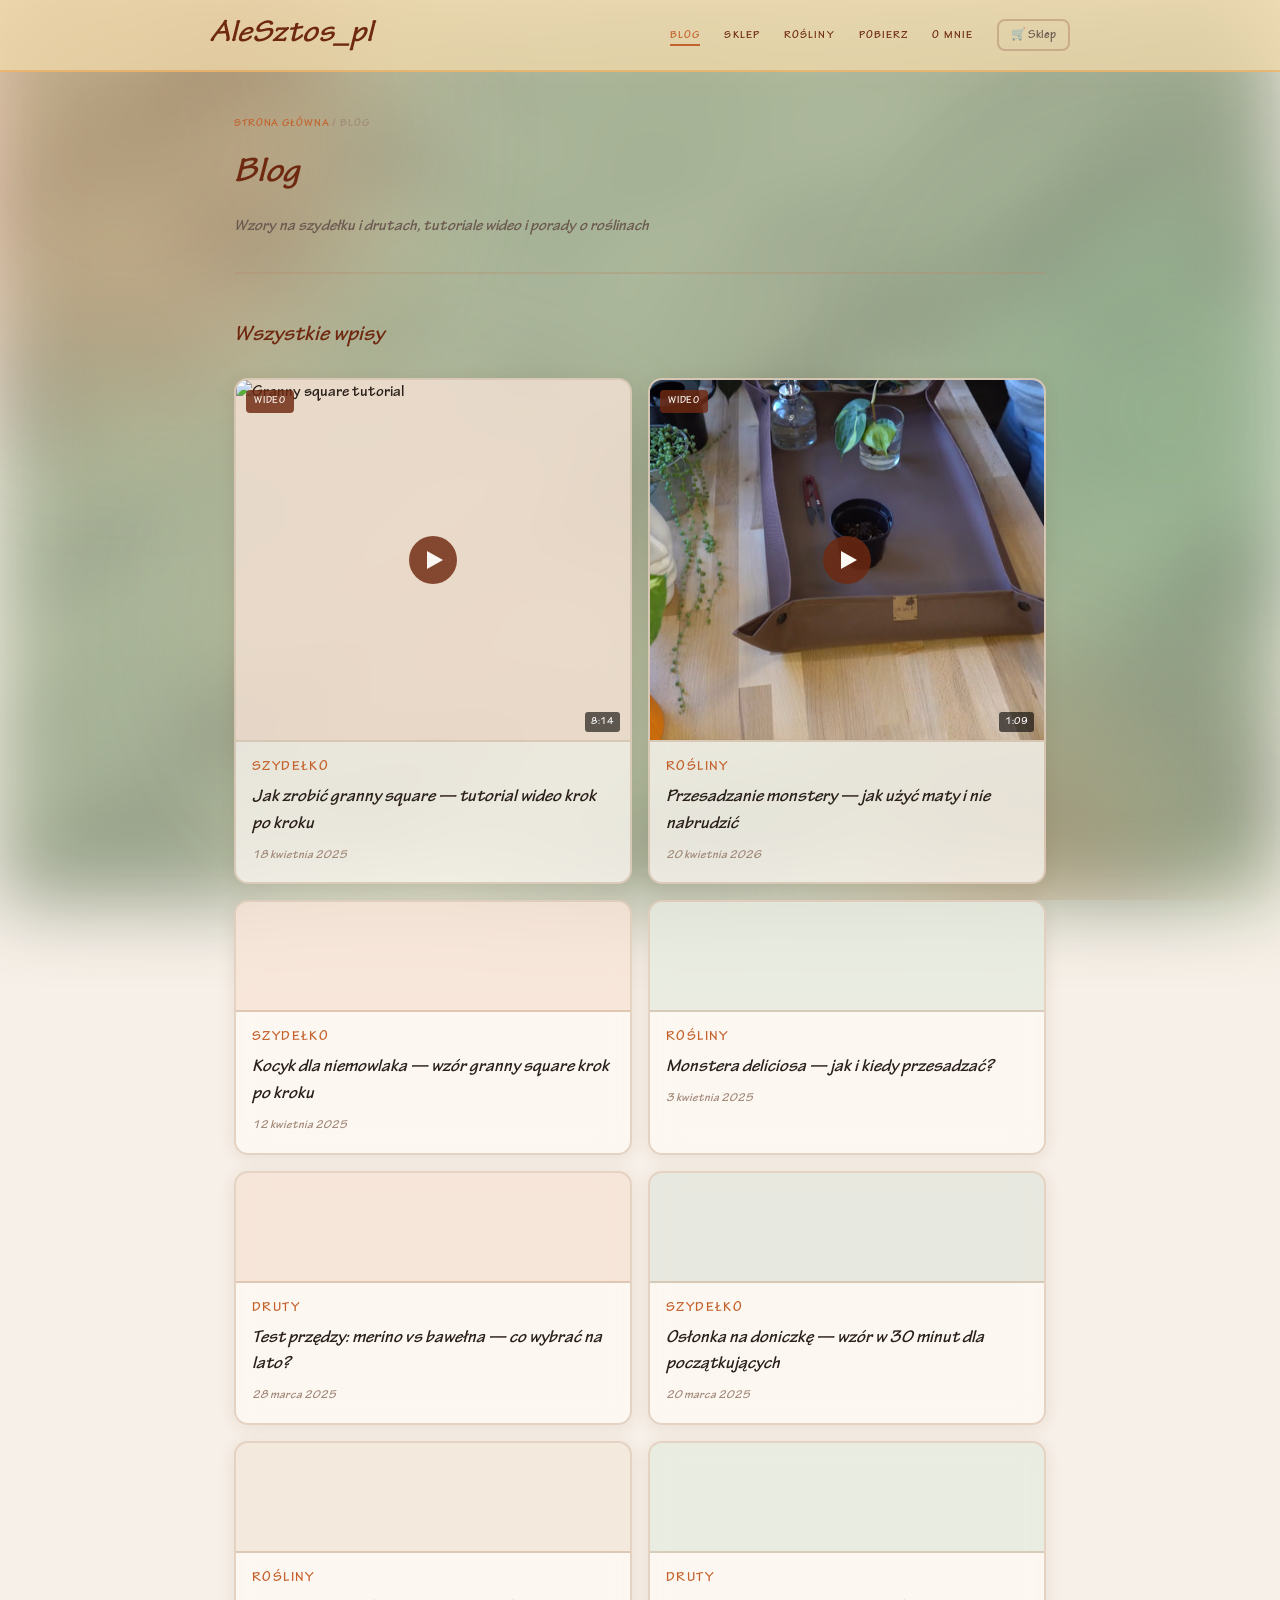
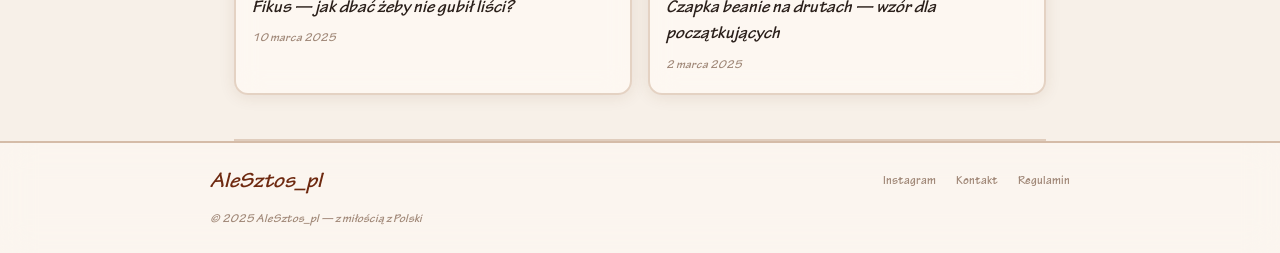
==== commit c7e842de: "Add files via upload" ====
--- a/blog.html
+++ b/blog.html
@@ -118,7 +118,7 @@
                 onerror="this.style.background='rgba(122,174,132,0.15)'">
               <div class="video-badge">WIDEO</div>
               <div class="play-btn"></div>
-              <div class="video-duration">1:37</div>
+              <div class="video-duration">1:09</div>
             </div>
             <div class="video-player">
               <video controls preload="metadata" poster="images/video-przesadzanie-thumb.jpg">
--- a/style.css
+++ b/style.css
@@ -542,7 +542,7 @@
 
   /* Ukryj desktopowe linki i koszyk, pokaż hamburger */
   .nav-right { display: none; }
-  .hamburger { display: flex; }
+  .hamburger { display: flex !important; }
 
   /* Wrapper */
   .wrap { padding: 0 16px; }
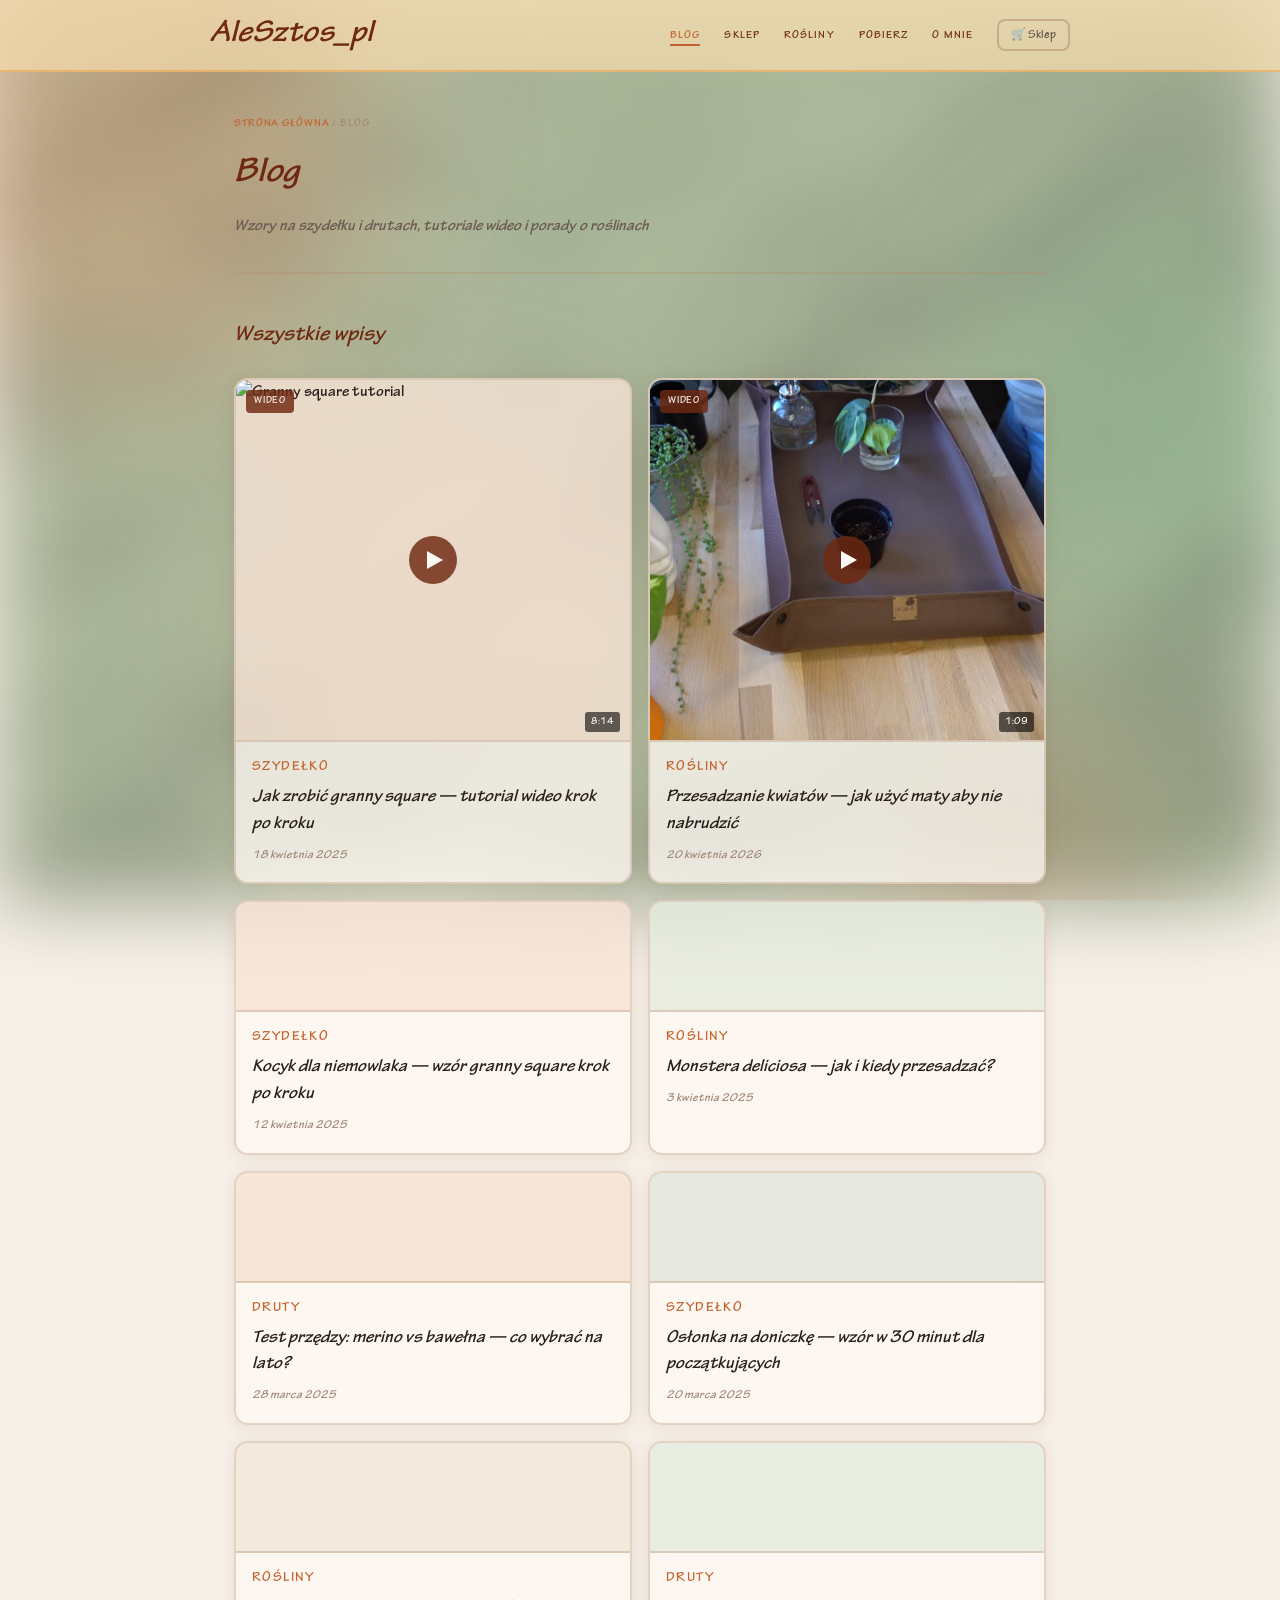
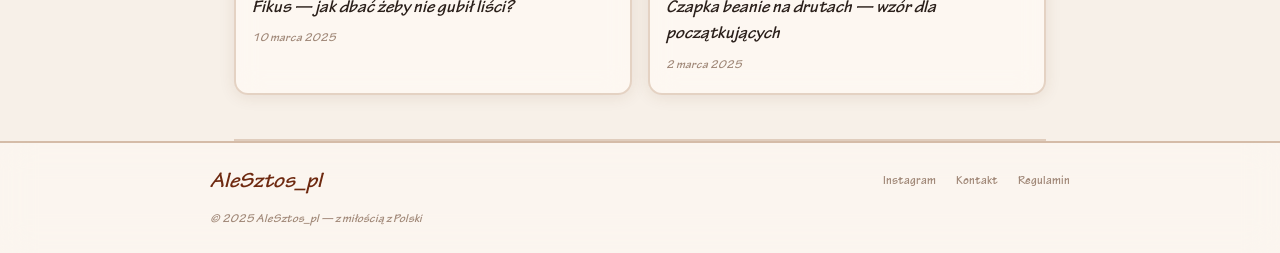
==== commit d14f4e63: "Add files via upload" ====
--- a/blog.html
+++ b/blog.html
@@ -50,11 +50,11 @@
         <button class="cart-btn" onclick="window.location.href='sklep.html'">
           &#128722; Sklep
         </button>
-      <!-- Hamburger — widoczny tylko na telefonie -->
-      <button class="hamburger" id="hamburger" onclick="toggleMenu()" aria-label="Menu">
-        <span></span><span></span><span></span>
-      </button>
-    </div>
+        <!-- Hamburger — widoczny tylko na telefonie -->
+        <button class="hamburger" id="hamburger" onclick="toggleMenu()" aria-label="Menu">
+          <span></span><span></span><span></span>
+        </button>
+      </div>
   </nav>
 
   <!-- Mobilne menu -->
@@ -129,7 +129,7 @@
           </div>
           <div class="blog-body">
             <div class="blog-cat">Rośliny</div>
-            <div class="blog-title">Przesadzanie monstery — jak użyć maty i nie nabrudzić</div>
+            <div class="blog-title">Przesadzanie kwiatów — jak użyć maty aby nie nabrudzić</div>
             <div class="blog-date">20 kwietnia 2026</div>
           </div>
         </div>
@@ -291,8 +291,8 @@
       btn.classList.toggle('open');
       menu.classList.toggle('open');
     }
-    document.querySelectorAll('.mobile-menu a').forEach(function(a) {
-      a.addEventListener('click', function() {
+    document.querySelectorAll('.mobile-menu a').forEach(function (a) {
+      a.addEventListener('click', function () {
         document.getElementById('hamburger').classList.remove('open');
         document.getElementById('mobileMenu').classList.remove('open');
       });
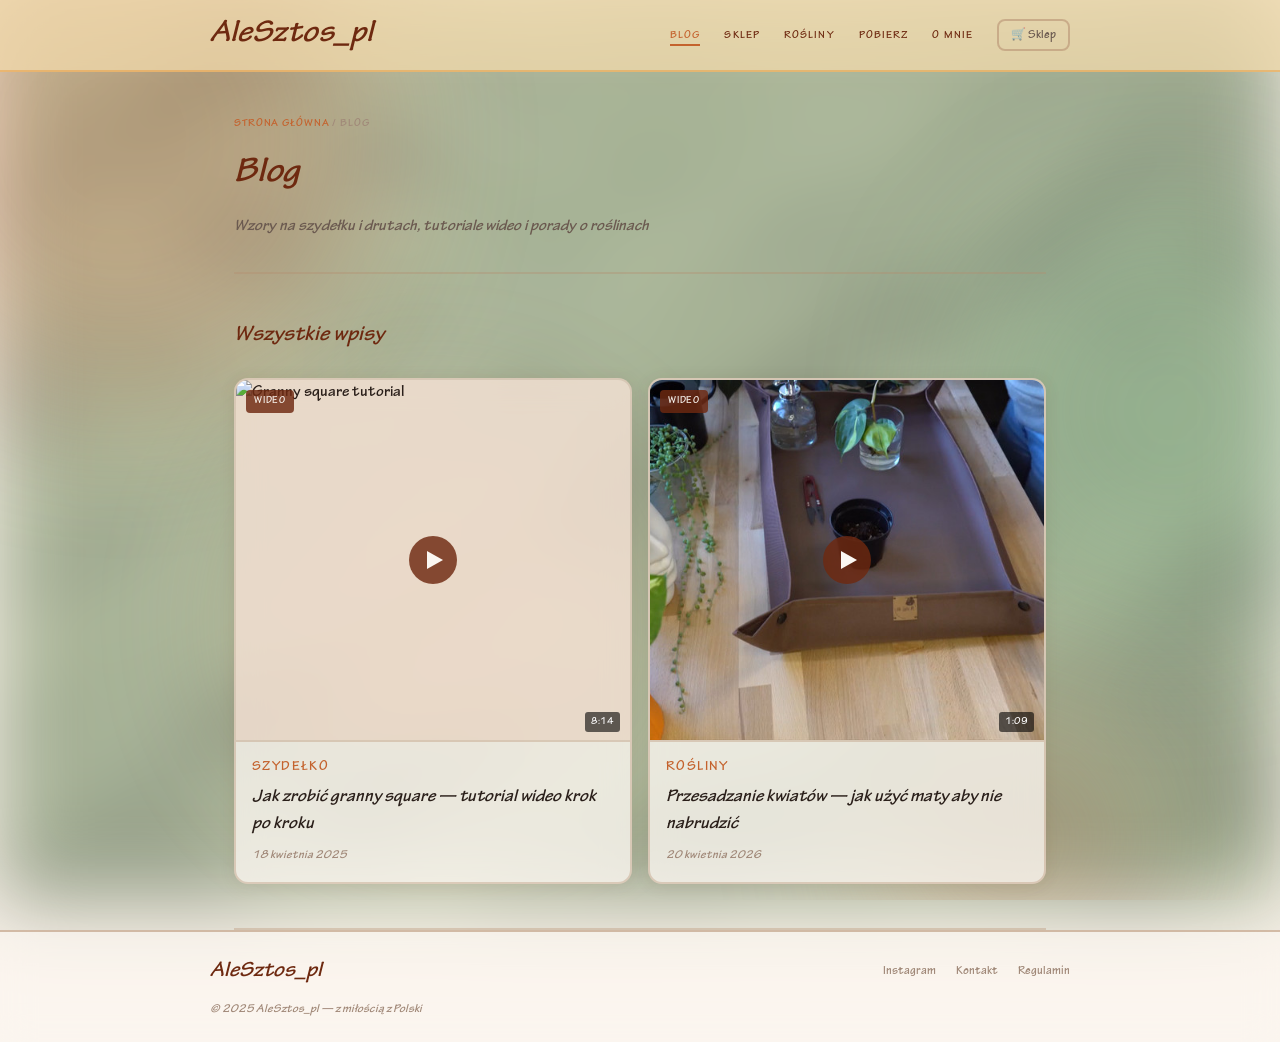
==== commit 946450d4: "Add files via upload" ====
--- a/blog.html
+++ b/blog.html
@@ -135,7 +135,7 @@
         </div>
 
         <!-- WPIS ARTYKUŁ 1 -->
-        <div class="blog-entry glass-card" data-cat="Szydełko">
+        <!-- <div class="blog-entry glass-card" data-cat="Szydełko">
           <div class="blog-thumb bt1">
             <img src="images/blog-kocyk-granny.jpg" alt="Kocyk granny square" onerror="this.style.display='none'">
           </div>
@@ -144,10 +144,10 @@
             <div class="blog-title">Kocyk dla niemowlaka — wzór granny square krok po kroku</div>
             <div class="blog-date">12 kwietnia 2025</div>
           </div>
-        </div>
+        </div> -->
 
         <!-- WPIS ARTYKUŁ 2 -->
-        <div class="blog-entry glass-card" data-cat="Rośliny">
+        <!-- <div class="blog-entry glass-card" data-cat="Rośliny">
           <div class="blog-thumb bt2">
             <img src="images/blog-monstera.jpg" alt="Monstera deliciosa" onerror="this.style.display='none'">
           </div>
@@ -156,10 +156,10 @@
             <div class="blog-title">Monstera deliciosa — jak i kiedy przesadzać?</div>
             <div class="blog-date">3 kwietnia 2025</div>
           </div>
-        </div>
+        </div> -->
 
         <!-- WPIS ARTYKUŁ 3 -->
-        <div class="blog-entry glass-card" data-cat="Druty">
+        <!-- <div class="blog-entry glass-card" data-cat="Druty">
           <div class="blog-thumb bt3">
             <img src="images/blog-przedza-merino.jpg" alt="Test przędzy merino" onerror="this.style.display='none'">
           </div>
@@ -168,10 +168,10 @@
             <div class="blog-title">Test przędzy: merino vs bawełna — co wybrać na lato?</div>
             <div class="blog-date">28 marca 2025</div>
           </div>
-        </div>
+        </div> -->
 
         <!-- WPIS ARTYKUŁ 4 -->
-        <div class="blog-entry glass-card" data-cat="Szydełko">
+        <!-- <div class="blog-entry glass-card" data-cat="Szydełko">
           <div class="blog-thumb bt4">
             <img src="images/blog-oslonka.jpg" alt="Osłonka na doniczkę" onerror="this.style.display='none'">
           </div>
@@ -180,10 +180,10 @@
             <div class="blog-title">Osłonka na doniczkę — wzór w 30 minut dla początkujących</div>
             <div class="blog-date">20 marca 2025</div>
           </div>
-        </div>
+        </div> -->
 
         <!-- WPIS ARTYKUŁ 5 -->
-        <div class="blog-entry glass-card" data-cat="Rośliny">
+        <!-- <div class="blog-entry glass-card" data-cat="Rośliny">
           <div class="blog-thumb bt5">
             <img src="images/blog-przyklad5.jpg" alt="Fikus" onerror="this.style.display='none'">
           </div>
@@ -192,10 +192,10 @@
             <div class="blog-title">Fikus — jak dbać żeby nie gubił liści?</div>
             <div class="blog-date">10 marca 2025</div>
           </div>
-        </div>
+        </div> -->
 
         <!-- WPIS ARTYKUŁ 6 -->
-        <div class="blog-entry glass-card" data-cat="Druty">
+        <!-- <div class="blog-entry glass-card" data-cat="Druty">
           <div class="blog-thumb bt6">
             <img src="images/blog-przyklad6.jpg" alt="Czapka beanie" onerror="this.style.display='none'">
           </div>
@@ -204,7 +204,7 @@
             <div class="blog-title">Czapka beanie na drutach — wzór dla początkujących</div>
             <div class="blog-date">2 marca 2025</div>
           </div>
-        </div>
+        </div> -->
 
       </div>
     </section>
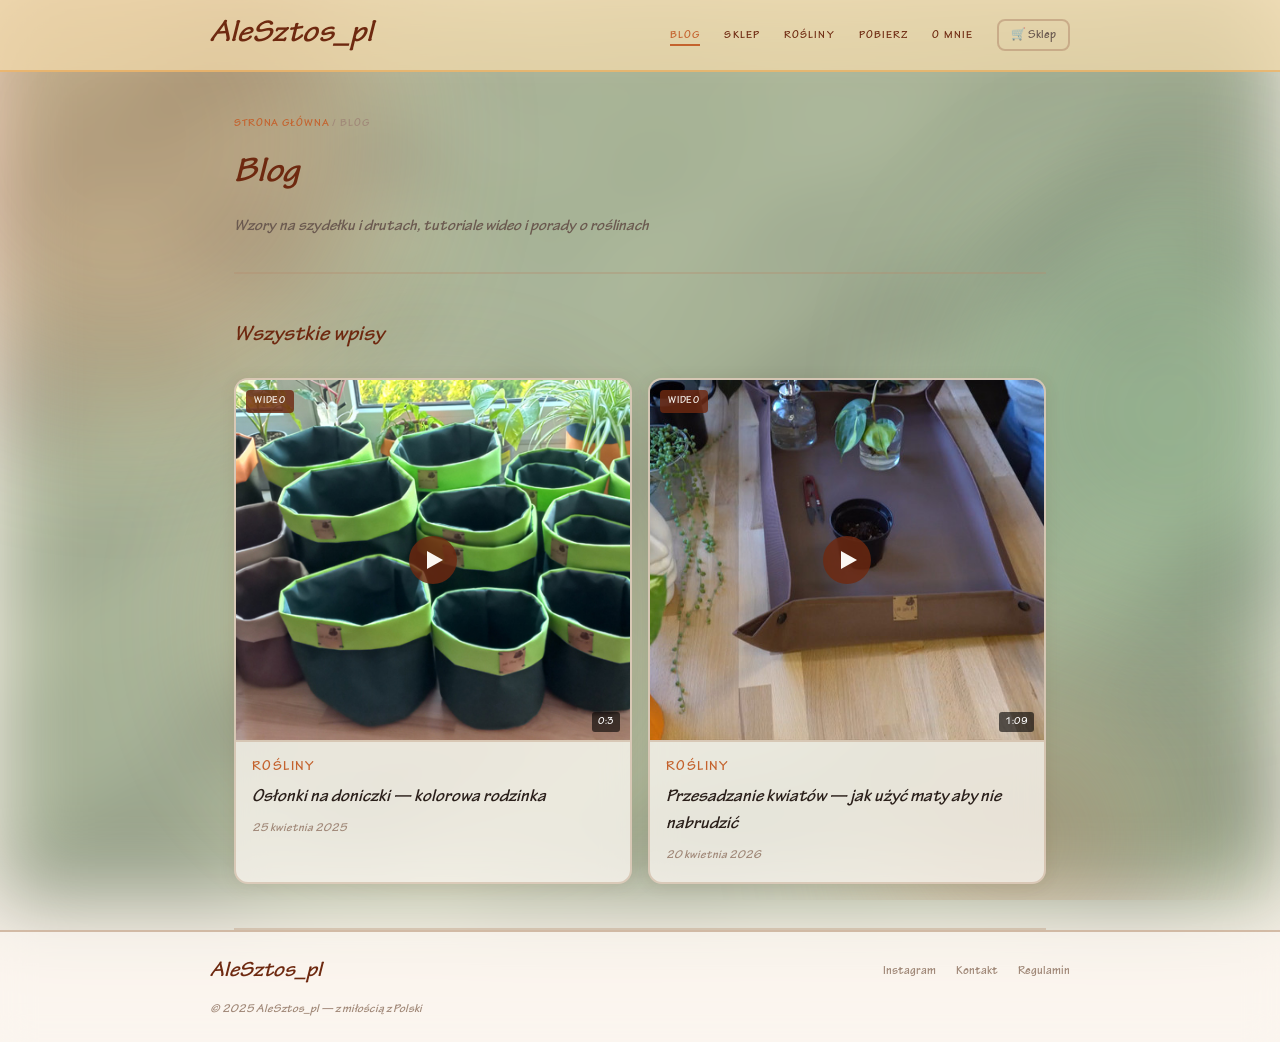
==== commit 8074a5da: "Add files via upload" ====
--- a/blog.html
+++ b/blog.html
@@ -87,26 +87,27 @@
         <!-- ► NOWE WPISY WSTAWIAJ TUTAJ NA GÓRZE ◄ -->
 
         <!-- WPIS WIDEO 1 -->
-        <div class="blog-entry glass-card" data-cat="Szydełko">
+        <div class="blog-entry glass-card" data-cat="Rośliny">
           <div class="blog-video">
             <div class="video-preview" onclick="playVideo(this)">
-              <img src="images/video-granny-thumb.jpg" alt="Granny square tutorial"
+              <img src="images/oslonki.jpg" alt="Osłonki na doniczki"
                 onerror="this.style.background='rgba(212,133,90,0.15)'">
+              onerror="this.style.background='rgba(212,133,90,0.15)'">
               <div class="video-badge">WIDEO</div>
               <div class="play-btn"></div>
-              <div class="video-duration">8:14</div>
+              <div class="video-duration">0:3</div>
             </div>
             <div class="video-player">
-              <video controls preload="metadata" poster="images/video-granny-thumb.jpg">
-                <source src="videos/tutorial-granny-square.mp4" type="video/mp4">
+              <video controls preload="metadata" poster="images/oslonki.jpg">
+                <source src="videos/oslonki.mp4" type="video/mp4">
                 Twoja przeglądarka nie obsługuje wideo.
               </video>
             </div>
           </div>
           <div class="blog-body">
-            <div class="blog-cat">Szydełko</div>
-            <div class="blog-title">Jak zrobić granny square — tutorial wideo krok po kroku</div>
-            <div class="blog-date">18 kwietnia 2025</div>
+            <div class="blog-cat">Rośliny</div>
+            <div class="blog-title">Osłonki na doniczki — kolorowa rodzinka</div>
+            <div class="blog-date">25 kwietnia 2025</div>
           </div>
         </div>
 
